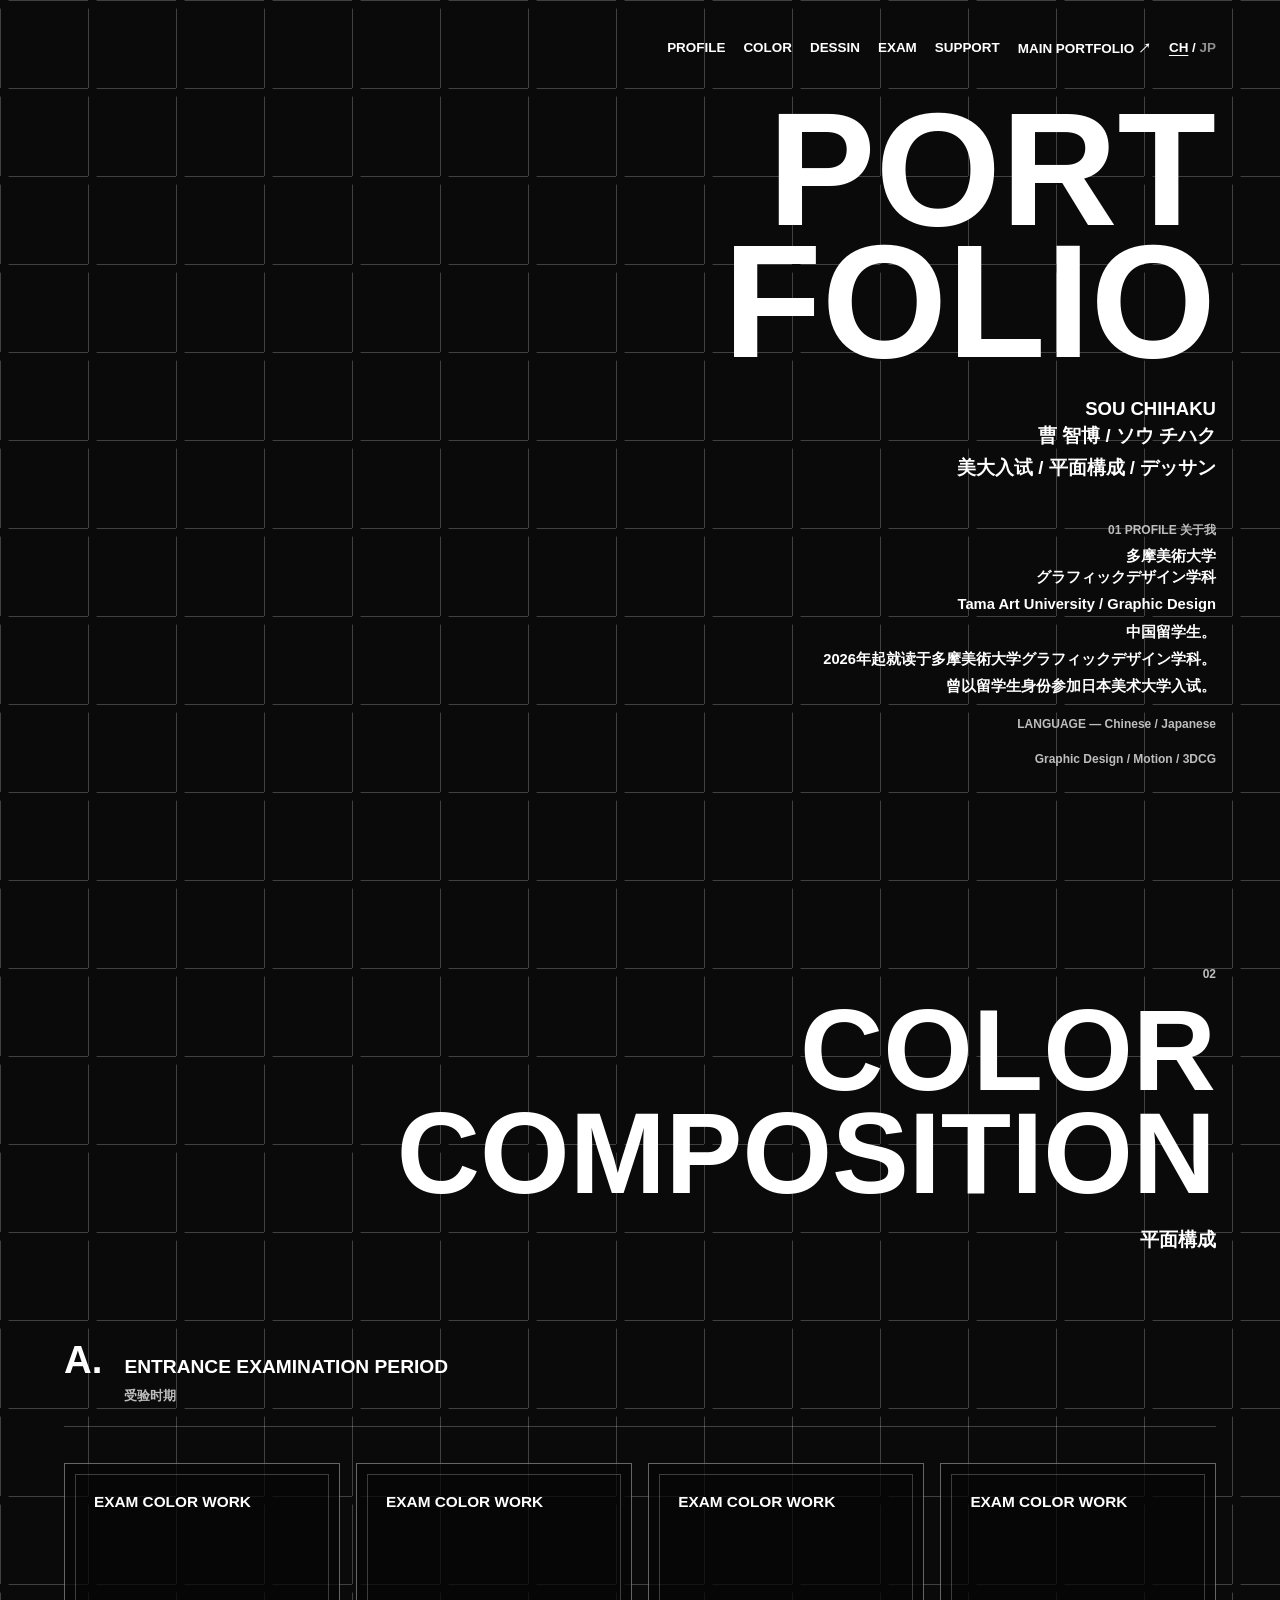
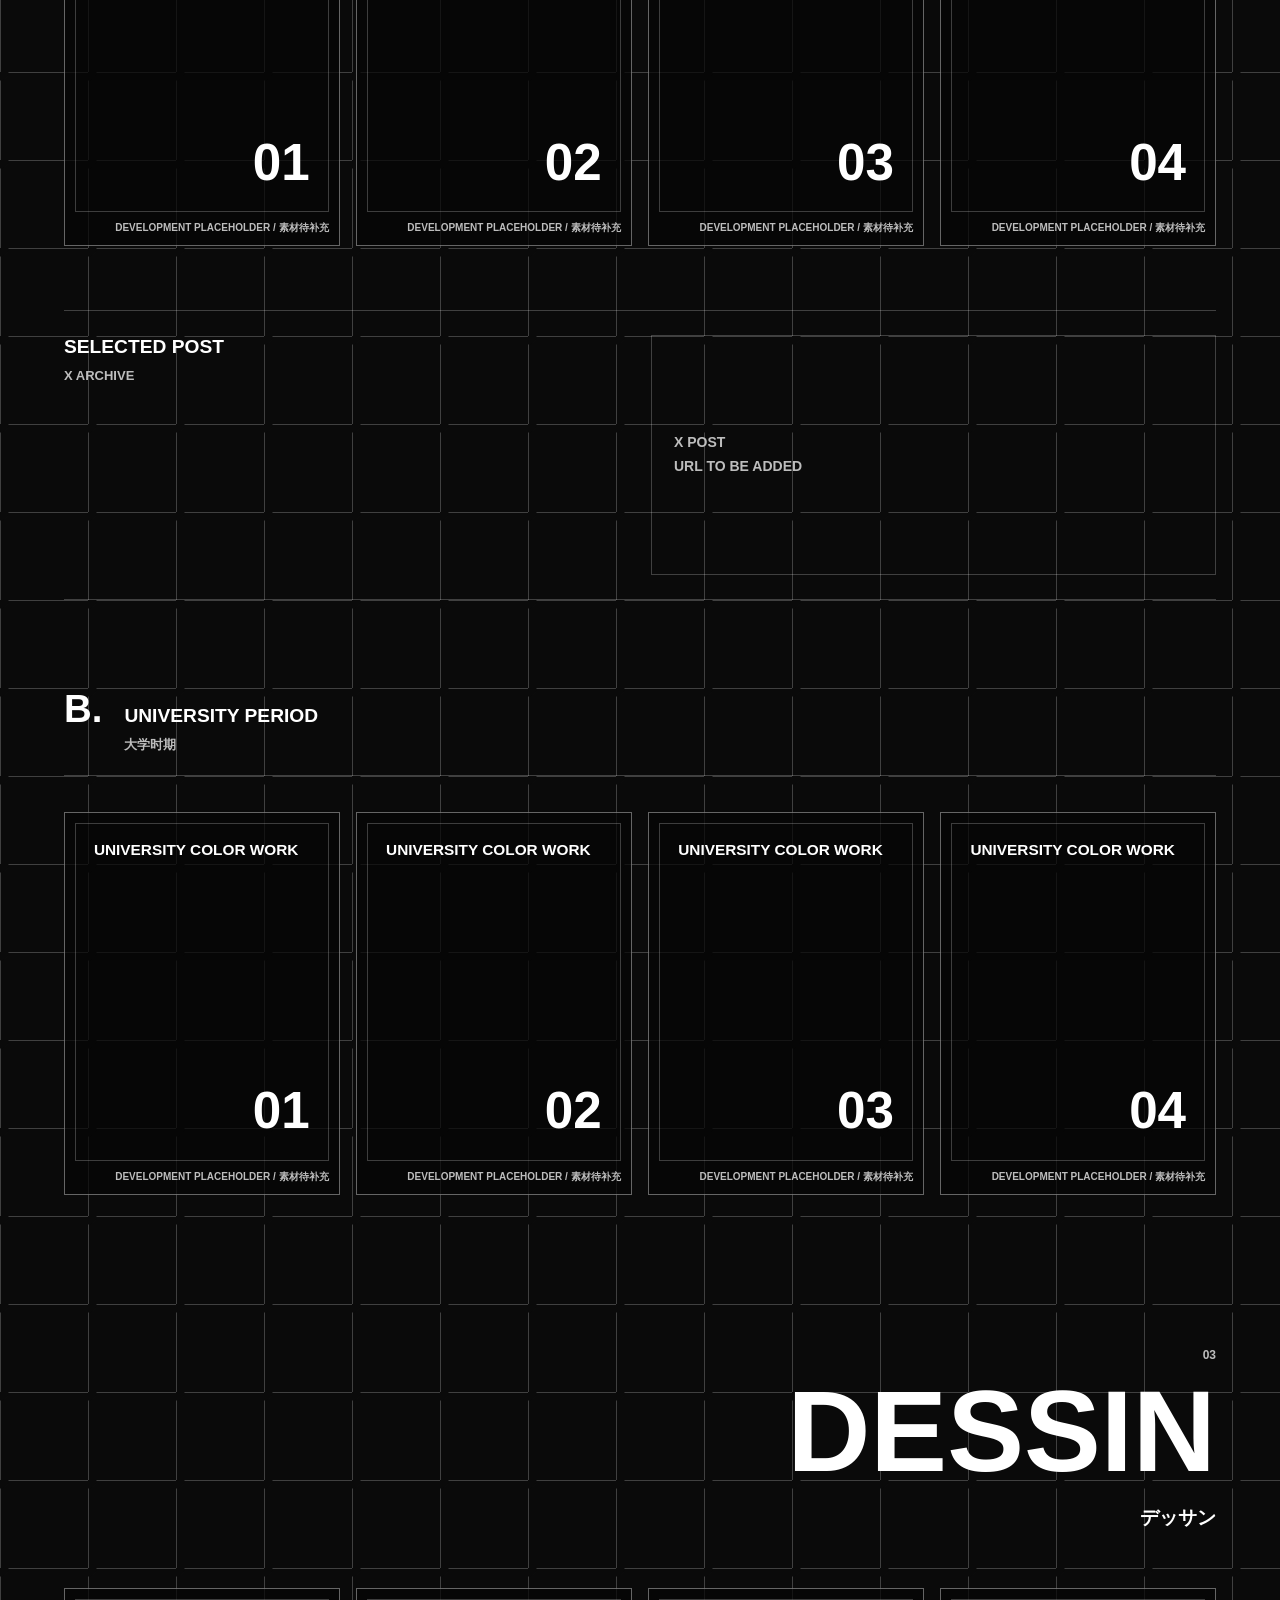
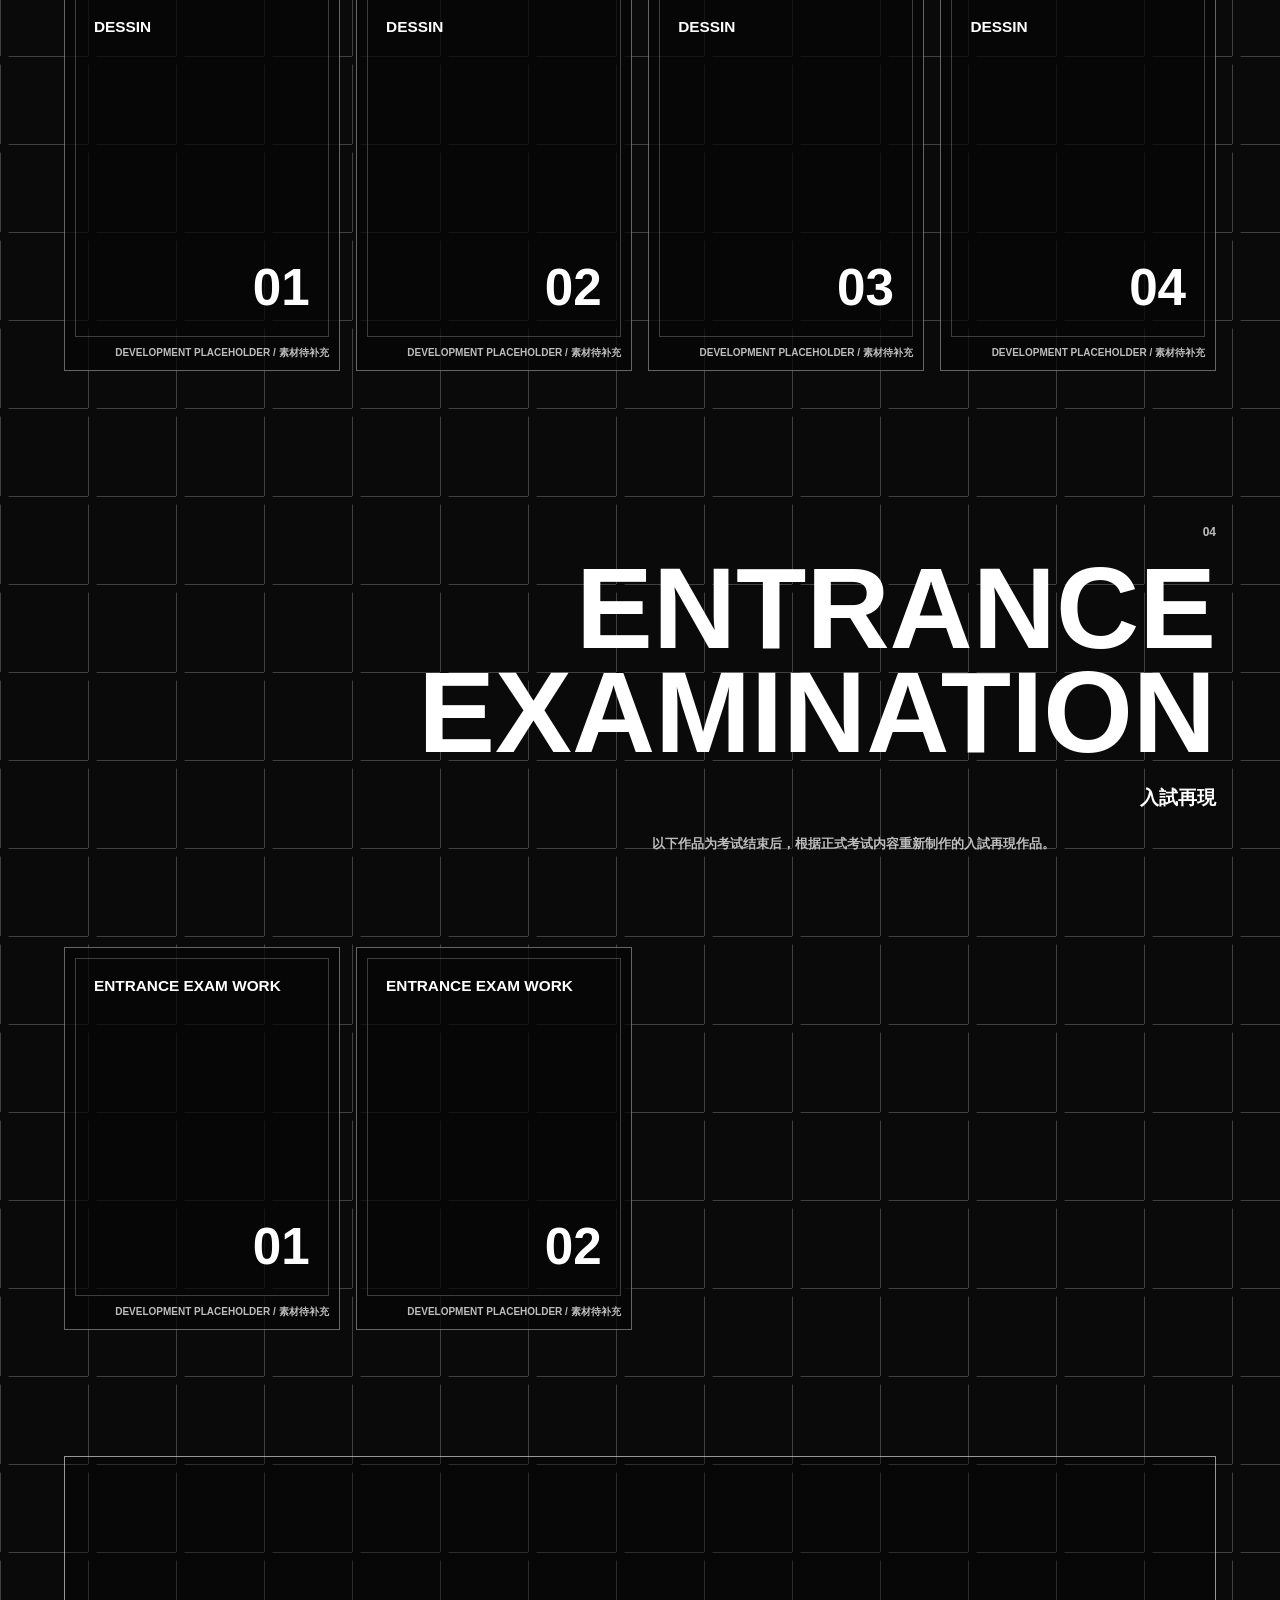
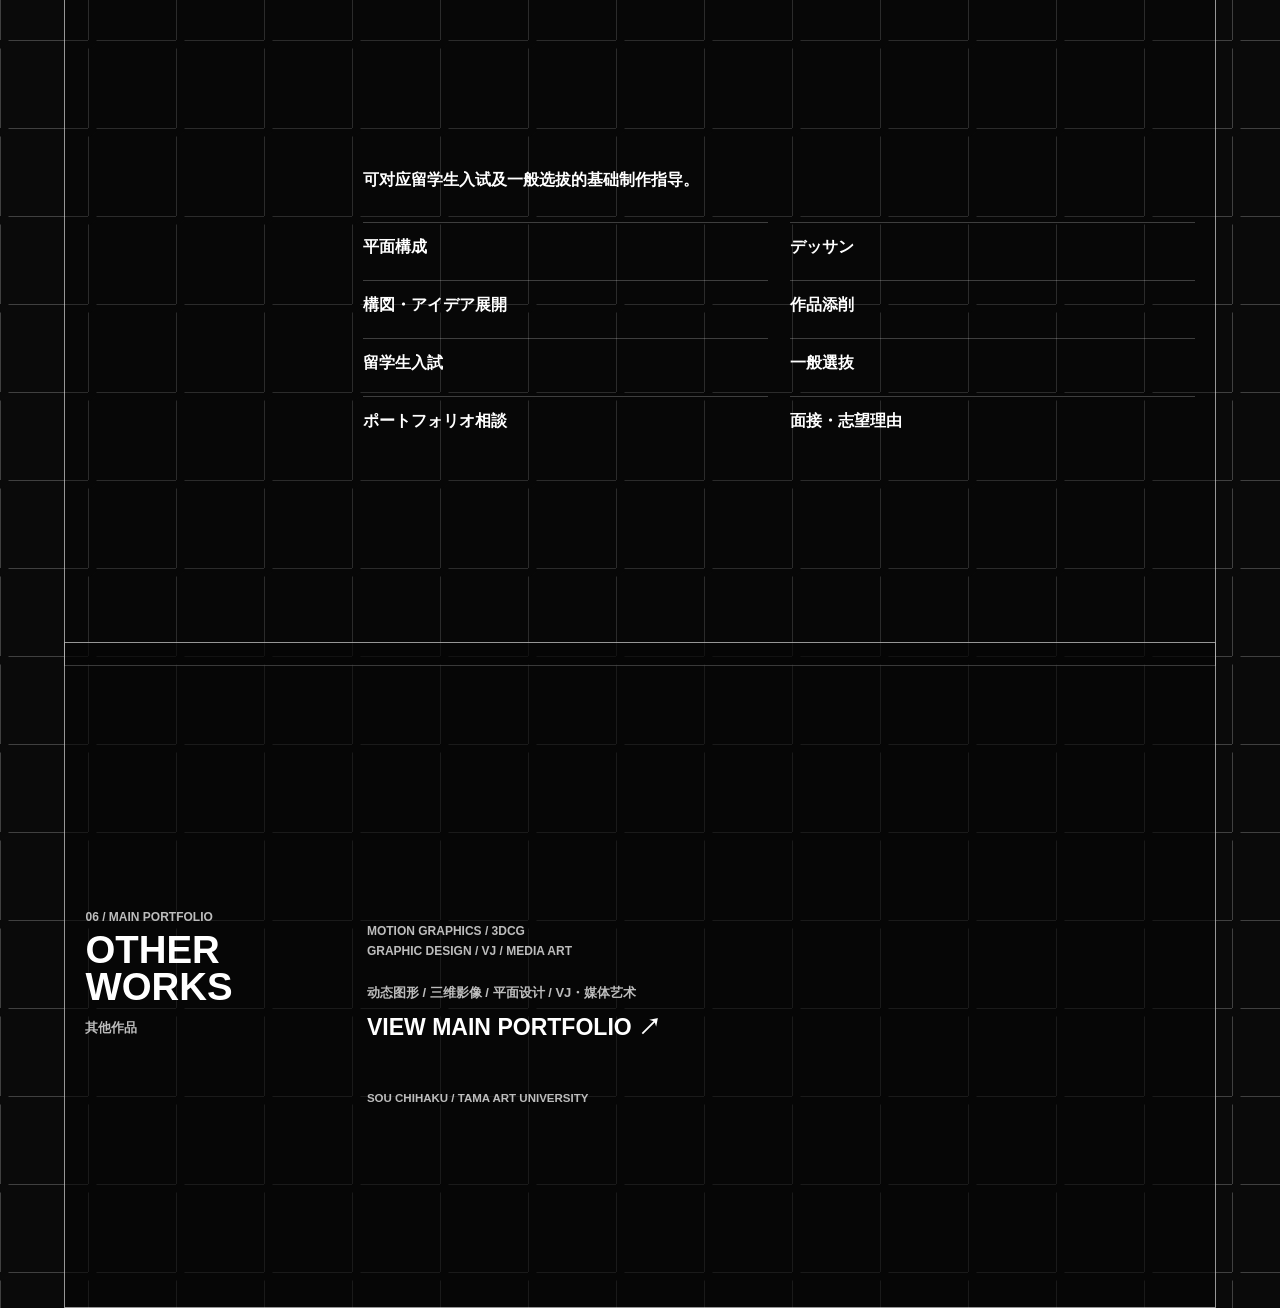
==== ch/index.html @ 3f28996b "Split exam portfolio into Chinese and Japanese language pages" ====
<!doctype html>
<html lang="zh-CN">
<head>
  <meta charset="utf-8">
  <meta name="viewport" content="width=device-width, initial-scale=1">
  <title>SOU CHIHAKU | 美大入试作品集</title>
  <meta name="description" content="多摩美術大学グラフィックデザイン学科在读。平面構成、デッサン、入試再現作品与可指导内容。">
  <link rel="icon" href="/favicon.svg" type="image/svg+xml">
  <link rel="stylesheet" href="/styles.css">
  <link rel="stylesheet" href="/exam.css">
  <script src="/works.js" defer></script>
  <script src="/language.js" defer></script>
  <script src="/exam.js" defer></script>
  <link rel="alternate" hreflang="zh-CN" href="https://exam.souchihaku.works/ch/">
  <link rel="alternate" hreflang="ja" href="https://exam.souchihaku.works/jp/">
  <link rel="alternate" hreflang="x-default" href="https://exam.souchihaku.works/ch/">
</head>
<body>
<a class="skip-link back-link" href="#profile">跳至正文</a>
<main class="poster" id="top" aria-label="SOU CHIHAKU 美大入试作品集">
  <div class="grid-field" aria-hidden="true"></div>
  <header class="site-header">
    <nav class="nav" aria-label="作品集导航">
      <a href="#profile">PROFILE</a><a href="#color">COLOR</a><a href="#dessin">DESSIN</a><a href="#exam">EXAM</a><a href="#support">SUPPORT</a><a href="https://souchihaku.works" target="_blank" rel="noopener">MAIN PORTFOLIO ↗</a>
      <span class="language-switch" role="group" aria-label="语言切换"><a href="/ch/" data-language="ch" lang="zh-CN" aria-current="page">CH</a><span aria-hidden="true"> / </span><a href="/jp/" data-language="jp" lang="ja">JP</a></span>
    </nav>
  </header>
  <section class="intro" id="profile" aria-label="01 PROFILE 关于我">
    <h1>PORT<br>FOLIO</h1>
    <div class="hero-name"><p>SOU CHIHAKU</p><p>曹 智博 / ソウ チハク</p></div>
    <p class="hero-role"><span>美大入试 / 平面構成 / デッサン</span></p>
    <div class="profile-lines">
      <p class="profile-label">01 PROFILE 关于我</p>
      <p lang="ja">多摩美術大学<br>グラフィックデザイン学科</p>
      <p lang="en">Tama Art University / Graphic Design</p>
      <p>中国留学生。</p>
      <p>2026年起就读于多摩美術大学グラフィックデザイン学科。</p>
      <p>曾以留学生身份参加日本美术大学入试。</p>
      <p class="profile-label">LANGUAGE — Chinese / Japanese</p>
      <p class="profile-label">Graphic Design / Motion / 3DCG</p>
    </div>
  </section>
  <section class="project-detail category-page exam-section" id="color" aria-labelledby="color-title">
    <header class="section-heading"><span class="section-number">02</span><h2 id="color-title">COLOR<br>COMPOSITION</h2><p>平面構成</p></header>
    <section class="work-group" aria-labelledby="exam-color-title">
      <header class="period-heading"><span>A.</span><div><h3 id="exam-color-title">ENTRANCE EXAMINATION PERIOD</h3><p>受验时期</p></div></header>
      <div class="dessin-gallery" data-works="examColor" aria-label="受验时期的平面構成"></div>
      <aside class="x-archive" aria-labelledby="x-title">
        <div class="x-heading"><h3 id="x-title">SELECTED POST</h3><p>X ARCHIVE</p></div>
        <div class="x-content"><div id="x-embed"></div><p class="x-status" id="x-status" role="status">X POST<br>URL TO BE ADDED</p><a id="x-fallback" class="back-link" target="_blank" rel="noopener" hidden>View on X ↗</a></div>
      </aside>
    </section>
    <section class="work-group" aria-labelledby="university-color-title">
      <header class="period-heading"><span>B.</span><div><h3 id="university-color-title">UNIVERSITY PERIOD</h3><p>大学时期</p></div></header>
      <div class="dessin-gallery" data-works="universityColor" aria-label="大学时期的平面構成"></div>
    </section>
  </section>
  <section class="project-detail category-page exam-section" id="dessin" aria-labelledby="dessin-title">
    <header class="section-heading"><span class="section-number">03</span><h2 id="dessin-title">DESSIN</h2><p>デッサン</p></header>
    <div class="dessin-gallery" data-works="dessin" aria-label="デッサン作品"></div>
  </section>
  <section class="project-detail category-page exam-section" id="exam" aria-labelledby="exam-title">
    <header class="section-heading"><span class="section-number">04</span><h2 id="exam-title">ENTRANCE<br>EXAMINATION</h2><p>入試再現</p></header>
    <div class="category-description"><p>以下作品为考试结束后，根据正式考试内容重新制作的入試再現作品。</p></div>
    <div class="dessin-gallery" data-works="entranceExam" aria-label="入試再現作品"></div>
  </section>
  <section class="about-section support-section" id="support" aria-labelledby="support-title">
    <div class="about-heading"><span>05</span><h2 id="support-title">SUPPORT</h2><p>可指导内容</p></div>
    <div class="about-copy support-copy">
      <div class="support-intro"><p>可对应留学生入试及一般选拔的基础制作指导。</p></div>
      <dl class="support-list">
        <div><dt lang="ja">平面構成</dt></div>
        <div><dt lang="ja">デッサン</dt></div>
        <div><dt lang="ja">構図・アイデア展開</dt></div>
        <div><dt lang="ja">作品添削</dt></div>
        <div><dt lang="ja">留学生入試</dt></div>
        <div><dt lang="ja">一般選抜</dt></div>
        <div><dt lang="ja">ポートフォリオ相談</dt></div>
        <div><dt lang="ja">面接・志望理由</dt></div>
      </dl>
    </div>
  </section>
  <footer class="footer" id="other-works" aria-labelledby="other-title">
    <div class="contact-title"><span>06 / MAIN PORTFOLIO</span><h2 id="other-title">OTHER<br>WORKS</h2><p>其他作品</p></div>
    <div class="contact-main other-main"><div class="contact-block"><span>Motion Graphics / 3DCG<br>Graphic Design / VJ / Media Art</span><p>动态图形 / 三维影像 / 平面设计 / VJ・媒体艺术</p><a href="https://souchihaku.works" target="_blank" rel="noopener">VIEW MAIN PORTFOLIO ↗</a></div></div>
    <p class="contact-school">SOU CHIHAKU / TAMA ART UNIVERSITY</p>
  </footer>
  <noscript><p class="no-script">作品列表与图片预览需要 JavaScript。目前作品素材及 X Post URL 待补充。</p></noscript>
</main>
<div class="image-preview" role="dialog" aria-modal="true" aria-label="作品预览" aria-hidden="true" inert>
  <button class="preview-close" type="button" aria-label="关闭预览">BACK</button><img alt=""><p></p>
</div>
</body>
</html>
---- styles.css ----
:root {
  --paper: #050505;
  --ink: #ffffff;
  --muted: #bdbdbd;
  --signal: #ffffff;
  --signal-soft: #ffffff;
  --rule: rgba(255, 255, 255, 0.22);
  --gap-dot: var(--paper);
  --cell: clamp(42px, 7vw, 88px);
  --line: 1px;
  --dot: clamp(11px, 1.25vw, 18px);
  --blur-progress: 0;
  --about-progress: 0;
  --note-progress: 0;
  font-family:
    Helvetica Neue,
    Helvetica,
    Arial,
    Hiragino Kaku Gothic ProN,
    Yu Gothic,
    Meiryo,
    sans-serif;
}

* {
  box-sizing: border-box;
}

html {
  min-height: 100%;
  background: var(--paper);
  scroll-behavior: smooth;
}

body {
  min-height: 100vh;
  margin: 0;
  color: var(--ink);
  background: var(--paper);
}

a {
  color: inherit;
  text-decoration: none;
}

.poster {
  position: relative;
  min-height: 100vh;
  overflow-x: hidden;
  overflow-y: visible;
  isolation: isolate;
  display: grid;
  grid-template-columns: minmax(22px, 5vw) repeat(12, 1fr) minmax(22px, 5vw);
  grid-template-rows: auto auto auto auto;
  gap: 0;
}

.grid-field {
  position: absolute;
  inset: 0;
  z-index: -1;
  background-color: var(--paper);
  background-image:
    radial-gradient(circle at 0 0, var(--gap-dot) 0 calc(var(--dot) / 2), transparent calc(var(--dot) / 2 + 1px)),
    linear-gradient(to right, var(--rule) 0 var(--line), transparent var(--line) var(--cell)),
    linear-gradient(to bottom, var(--rule) 0 var(--line), transparent var(--line) var(--cell));
  background-size: var(--cell) var(--cell), var(--cell) var(--cell), var(--cell) var(--cell);
  background-position: 0 0;
}

.grid-field::before {
  content: "";
  position: absolute;
  inset: 0;
  background: rgba(255, 255, 255, 0.02);
  pointer-events: none;
}

.site-header,
.intro,
.about-section,
.section-index,
.portfolio-note,
.footer {
  grid-column: 2 / 14;
}

.site-header {
  position: relative;
  z-index: 2;
  display: grid;
  grid-template-columns: repeat(12, 1fr);
  align-items: start;
  padding-top: clamp(18px, 3vw, 34px);
}

.nav {
  grid-column: 7 / 13;
  display: flex;
  justify-content: flex-end;
  gap: 18px;
  padding-top: 6px;
  text-align: right;
  font-size: clamp(12px, 1.05vw, 15px);
  font-weight: 700;
  text-transform: uppercase;
}

.nav a {
  position: relative;
  display: inline-block;
  color: var(--signal);
  transition:
    opacity 170ms ease,
    transform 170ms ease;
}

.nav a:hover,
.nav a:focus-visible {
  color: var(--ink);
  opacity: 0.72;
  transform: translateY(-3px);
  outline: none;
}

.intro {
  min-height: calc(100vh - clamp(66px, 8vw, 96px));
  display: grid;
  grid-template-columns: repeat(12, 1fr);
  grid-template-rows: 1fr auto auto auto auto 1fr;
  align-items: end;
  text-align: right;
  padding: clamp(24px, 5vh, 62px) 0 clamp(92px, 16vh, 172px);
}

h1 {
  grid-column: 4 / 13;
  grid-row: 2;
  margin: 0;
  font-size: clamp(66px, 12.6vw, 184px);
  line-height: 0.82;
  font-weight: 900;
  letter-spacing: 0;
  text-transform: uppercase;
  text-wrap: balance;
  color: var(--ink);
}

.profile-lines {
  grid-column: 7 / 13;
  grid-row: 5;
  align-self: end;
  margin-top: clamp(18px, 3.2vh, 46px);
  margin-bottom: 0;
  padding: 0;
  background: transparent;
}

.hero-name {
  grid-column: 7 / 13;
  grid-row: 3;
  align-self: end;
  margin-top: clamp(18px, 3vh, 34px);
  padding: 0;
  background: transparent;
}

.hero-role {
  grid-column: 7 / 13;
  grid-row: 4;
  align-self: end;
  margin: 8px 0 0;
  padding: 0;
  font-size: clamp(15px, 1.45vw, 22px);
  font-weight: 800;
  line-height: 1.15;
}

.hero-name p,
.profile-lines p {
  margin: 0;
  padding: 3px 0;
  font-size: clamp(15px, 1.45vw, 22px);
  font-weight: 800;
  line-height: 1.15;
}

.about-section {
  position: relative;
  z-index: 2;
  display: grid;
  grid-template-columns: repeat(12, 1fr);
  align-content: center;
  min-height: 100vh;
  padding: clamp(78px, 8vw, 124px) clamp(10px, 1.6vw, 22px) clamp(22px, 2vw, 34px);
  border: 1px solid rgba(255, 255, 255, 0.58);
  background: rgba(5, 5, 5, calc(0.34 + (0.34 * var(--about-progress))));
  backdrop-filter: blur(calc(0px + (36px * var(--about-progress))));
  -webkit-backdrop-filter: blur(calc(0px + (36px * var(--about-progress))));
  text-align: left;
  transform: translateY(calc(24px * (1 - var(--about-progress))));
}

.about-heading {
  position: absolute;
  left: clamp(10px, 1.6vw, 22px);
  top: clamp(14px, 1.6vw, 22px);
  z-index: 3;
  max-width: min(28vw, 190px);
  text-align: left;
  opacity: var(--about-progress);
  transform: translateX(calc(-58px + (58px * var(--about-progress))));
  transition:
    opacity 120ms linear,
    transform 120ms linear;
  pointer-events: none;
}

.about-heading span {
  display: block;
  margin-bottom: 5px;
  color: var(--muted);
  font-size: 12px;
  font-weight: 900;
  text-transform: uppercase;
}

.about-heading strong {
  display: block;
  color: var(--ink);
  font-size: clamp(26px, 3vw, 48px);
  line-height: 0.94;
  font-weight: 900;
  text-transform: uppercase;
}

.about-copy {
  grid-column: 2 / 10;
  display: grid;
  justify-items: start;
  gap: clamp(10px, 1.1vw, 16px);
  text-align: left;
  opacity: calc(0.38 + (0.62 * var(--about-progress)));
  transform: translateY(calc(22px * (1 - var(--about-progress))));
}

.about-copy p {
  margin: 0;
  color: var(--ink);
  font-size: clamp(14px, 1.25vw, 19px);
  font-weight: 800;
  line-height: 1.48;
  text-align: left;
}

.section-index {
  display: grid;
  grid-template-columns: repeat(5, minmax(0, 1fr));
  gap: clamp(8px, 1.1vw, 14px);
  position: relative;
  z-index: 1;
  margin-top: 0;
  padding: clamp(78px, 8vw, 124px) clamp(10px, 1.6vw, 22px) clamp(22px, 2vw, 34px);
  border: 1px solid rgba(255, 255, 255, 0.58);
  background: transparent;
  text-align: right;
  transform: translateY(calc(24px * (1 - var(--blur-progress))));
  box-shadow: none;
  min-height: 100vh;
  align-content: center;
}

.section-index::before {
  content: none;
  pointer-events: none;
}

.section-index::after {
  content: "";
  position: absolute;
  inset: 0;
  z-index: 1;
  background: rgba(5, 5, 5, calc(0.42 + (0.54 * var(--blur-progress))));
  backdrop-filter: blur(calc(0px + (118px * var(--blur-progress)))) brightness(calc(1 + (0.72 * var(--blur-progress))));
  -webkit-backdrop-filter: blur(calc(0px + (118px * var(--blur-progress)))) brightness(calc(1 + (0.72 * var(--blur-progress))));
  pointer-events: none;
}

.scroll-note {
  position: absolute;
  left: clamp(10px, 1.6vw, 22px);
  top: clamp(14px, 1.6vw, 22px);
  z-index: 3;
  max-width: min(42vw, 360px);
  text-align: left;
  opacity: var(--blur-progress);
  transform: translateX(calc(-58px + (58px * var(--blur-progress))));
  transition:
    opacity 120ms linear,
    transform 120ms linear;
  pointer-events: none;
}

.scroll-note strong {
  display: block;
  color: var(--ink);
  font-size: clamp(26px, 3vw, 48px);
  line-height: 0.94;
  font-weight: 900;
  text-transform: uppercase;
}

.work-card {
  position: relative;
  z-index: 3;
  aspect-ratio: 4 / 5;
  min-width: 0;
  display: grid;
  grid-template-rows: minmax(0, 72%) minmax(0, 28%);
  border: 1px solid rgba(255, 255, 255, 0.86);
  background: rgba(5, 5, 5, 0.74);
  overflow: hidden;
  cursor: pointer;
  transition:
    background 180ms ease,
    border-color 180ms ease,
    transform 180ms ease;
}

.work-card .image-slot {
  margin: 6px;
  min-height: 0;
}

.work-card .work-copy {
  min-height: 0;
  overflow: hidden;
}

.work-card:hover,
.work-card:focus-visible {
  border-color: #ffffff;
  background: rgba(255, 255, 255, 0.08);
  transform: translateY(-6px);
  outline: none;
}

.image-slot {
  position: relative;
  margin: clamp(7px, 0.9vw, 12px);
  border: 1px solid rgba(255, 255, 255, 0.62);
  background:
    linear-gradient(135deg, transparent calc(50% - 1px), rgba(255, 255, 255, 0.56) calc(50% - 1px) calc(50% + 1px), transparent calc(50% + 1px)),
    linear-gradient(45deg, transparent calc(50% - 1px), rgba(255, 255, 255, 0.56) calc(50% - 1px) calc(50% + 1px), transparent calc(50% + 1px)),
    rgba(255, 255, 255, 0.08);
  overflow: hidden;
  transition:
    border-color 180ms ease,
    background 180ms ease;
}

.image-slot img {
  position: absolute;
  inset: 0;
  width: 100%;
  height: 100%;
  object-fit: cover;
  filter: none;
  opacity: 0.82;
  transition:
    opacity 180ms ease,
    transform 220ms ease,
    filter 180ms ease;
}

.image-slot video {
  position: absolute;
  inset: 0;
  width: 100%;
  height: 100%;
  object-fit: cover;
  opacity: 0.86;
  transition:
    opacity 180ms ease,
    transform 220ms ease;
}

.video-fallback {
  position: absolute;
  inset: 0;
  z-index: 2;
  display: grid;
  place-items: center;
  padding: 16px;
  color: var(--muted);
  background: #050505;
  font-size: 11px;
  font-weight: 800;
  text-align: center;
  text-transform: uppercase;
}

.video-fallback[hidden] {
  display: none;
}

.deferred-video {
  position: relative;
}

.video-load-button {
  position: absolute;
  z-index: 3;
  top: 50%;
  left: 50%;
  min-width: 88px;
  min-height: 44px;
  padding: 10px 18px;
  border: 1px solid rgba(255, 255, 255, 0.82);
  border-radius: 0;
  color: var(--ink);
  background: rgba(5, 5, 5, 0.78);
  font: inherit;
  font-size: 12px;
  font-weight: 900;
  letter-spacing: 0;
  cursor: pointer;
  transform: translate(-50%, -50%);
  transition: background 160ms ease, color 160ms ease;
}

.video-load-button:hover,
.video-load-button:focus-visible {
  color: #050505;
  background: var(--ink);
  outline: none;
}

.video-load-button[hidden] {
  display: none;
}

.image-slot::before,
.image-slot::after {
  content: "";
  position: absolute;
  inset: 0;
  opacity: 0;
  transition:
    opacity 180ms ease,
    transform 240ms ease;
}

.image-slot::before {
  background:
    repeating-linear-gradient(90deg, rgba(255, 255, 255, 0.16) 0 1px, transparent 1px 12px),
    linear-gradient(135deg, rgba(255, 255, 255, 0.24), transparent 48%);
  transform: translateX(-22%);
}

.image-slot::after {
  inset: auto 9px 9px auto;
  width: 34px;
  height: 34px;
  border: 1px solid rgba(255, 255, 255, 0.9);
  background: rgba(255, 255, 255, 0.16);
  transform: scale(0.72);
}

.work-card:hover .image-slot,
.work-card:focus-visible .image-slot {
  border-color: #ffffff;
}

.work-card:hover .image-slot img,
.work-card:focus-visible .image-slot img,
.work-card:hover .image-slot video,
.work-card:focus-visible .image-slot video {
  opacity: 1;
  transform: scale(1.06);
  filter: none;
}

.work-card:hover .image-slot::before,
.work-card:focus-visible .image-slot::before,
.work-card:hover .image-slot::after,
.work-card:focus-visible .image-slot::after {
  opacity: 1;
  transform: translateX(0) scale(1);
}

.preview-dessin::before {
  background:
    repeating-linear-gradient(18deg, rgba(255, 255, 255, 0.2) 0 1px, transparent 1px 14px),
    radial-gradient(circle at 36% 42%, rgba(255, 255, 255, 0.24), transparent 26%);
}

.preview-dessin img {
  object-position: center top;
}

.preview-graphic img {
  object-fit: contain;
  object-position: center center;
  background: #050505;
}

.preview-media img {
  object-fit: cover;
  object-position: center center;
  background: #050505;
}

.preview-graphic::before {
  background:
    linear-gradient(90deg, rgba(255, 255, 255, 0.28) 0 28%, transparent 28% 34%, rgba(255, 255, 255, 0.18) 34% 62%, transparent 62%),
    repeating-linear-gradient(0deg, transparent 0 15px, rgba(255, 255, 255, 0.12) 15px 16px);
}

.preview-media::before {
  background:
    radial-gradient(circle at 30% 44%, rgba(255, 255, 255, 0.28), transparent 18%),
    radial-gradient(circle at 66% 52%, rgba(255, 255, 255, 0.2), transparent 22%),
    linear-gradient(135deg, transparent, rgba(255, 255, 255, 0.16));
}

.preview-motion::before {
  background:
    repeating-linear-gradient(90deg, rgba(255, 255, 255, 0.2) 0 18px, transparent 18px 28px),
    linear-gradient(135deg, rgba(255, 255, 255, 0.2), transparent 52%);
}

.preview-3dcg::before {
  background:
    repeating-linear-gradient(60deg, rgba(255, 255, 255, 0.18) 0 1px, transparent 1px 13px),
    linear-gradient(135deg, rgba(255, 255, 255, 0.24), transparent 48%),
    radial-gradient(circle at 64% 38%, rgba(255, 255, 255, 0.2), transparent 22%);
}

.preview-3dcg img {
  object-fit: cover;
  object-position: center 38%;
}

.preview-university::before {
  background:
    linear-gradient(90deg, transparent 0 18%, rgba(255, 255, 255, 0.22) 18% 19%, transparent 19% 44%, rgba(255, 255, 255, 0.16) 44% 45%, transparent 45%),
    linear-gradient(0deg, transparent 0 30%, rgba(255, 255, 255, 0.24) 30% 31%, transparent 31%);
}

.work-copy {
  min-height: clamp(56px, 5.3vw, 74px);
  display: grid;
  grid-template-rows: auto auto minmax(2.24em, auto);
  align-content: end;
  justify-items: end;
  padding: clamp(8px, 0.9vw, 12px);
  text-align: right;
}

.work-copy span {
  color: var(--signal);
  font-size: clamp(11px, 0.9vw, 13px);
  font-weight: 900;
  transition: transform 180ms ease;
}

.work-card:hover .work-copy span,
.work-card:focus-visible .work-copy span {
  transform: translateX(-8px);
}

.work-copy h3 {
  margin: 3px 0 0;
  color: var(--ink);
  font-size: clamp(14px, 1.18vw, 19px);
  line-height: 0.95;
  font-weight: 900;
  text-transform: uppercase;
  transition:
    opacity 180ms ease,
    transform 180ms ease;
}

.work-copy p {
  display: -webkit-box;
  margin: 5px 0 0;
  min-height: 2.24em;
  overflow: hidden;
  color: var(--signal-soft);
  font-size: clamp(9px, 0.78vw, 12px);
  line-height: 1.12;
  font-weight: 800;
  text-transform: uppercase;
  -webkit-box-orient: vertical;
  -webkit-line-clamp: 2;
  transition:
    color 180ms ease,
    opacity 180ms ease,
    transform 180ms ease;
}

.work-card:hover .work-copy h3,
.work-card:focus-visible .work-copy h3 {
  opacity: 0.86;
  transform: translateX(-8px);
}

.work-card:hover .work-copy p,
.work-card:focus-visible .work-copy p {
  color: var(--ink);
  opacity: 0.72;
  transform: translateX(-8px);
}

.portfolio-note {
  position: relative;
  z-index: 2;
  display: grid;
  grid-template-columns: repeat(12, 1fr);
  align-content: start;
  min-height: clamp(390px, 52vh, 560px);
  padding: clamp(104px, 10vw, 142px) clamp(10px, 1.6vw, 22px) clamp(48px, 5vw, 72px);
  border: 1px solid rgba(255, 255, 255, 0.58);
  background: rgba(5, 5, 5, calc(0.38 + (0.3 * var(--note-progress))));
  backdrop-filter: blur(calc(0px + (32px * var(--note-progress))));
  -webkit-backdrop-filter: blur(calc(0px + (32px * var(--note-progress))));
  text-align: left;
}

.portfolio-note-heading {
  position: absolute;
  left: clamp(10px, 1.6vw, 22px);
  top: clamp(14px, 1.6vw, 22px);
  z-index: 3;
  max-width: min(42vw, 360px);
  text-align: left;
  opacity: var(--note-progress);
  transform: translateX(calc(-54px + (54px * var(--note-progress))));
  pointer-events: none;
}

.portfolio-note-heading span {
  display: block;
  margin-bottom: 5px;
  color: var(--muted);
  font-size: 12px;
  font-weight: 900;
  text-transform: uppercase;
}

.portfolio-note-heading h2 {
  margin: 0;
  color: var(--ink);
  font-size: clamp(26px, 3vw, 48px);
  line-height: 0.94;
  font-weight: 900;
  text-transform: uppercase;
}

.portfolio-note-copy {
  grid-column: 2 / 10;
  display: grid;
  gap: clamp(18px, 2vw, 28px);
  align-self: start;
  padding-top: clamp(18px, 2.2vw, 34px);
  opacity: calc(0.28 + (0.72 * var(--note-progress)));
  transform: translateY(calc(24px * (1 - var(--note-progress))));
}

.portfolio-note-copy p {
  margin: 0;
  color: var(--ink);
  font-size: clamp(16px, 1.55vw, 23px);
  line-height: 1.62;
  font-weight: 800;
}

.footer {
  position: relative;
  z-index: 2;
  min-height: clamp(560px, 74vh, 760px);
  display: grid;
  grid-template-columns: repeat(12, 1fr);
  gap: clamp(10px, 1.3vw, 18px);
  align-content: center;
  padding: clamp(70px, 7vw, 104px) clamp(10px, 1.6vw, 22px) clamp(22px, 2vw, 34px);
  border: 1px solid rgba(255, 255, 255, 0.58);
  background: rgba(5, 5, 5, 0.64);
  text-align: left;
  color: var(--signal);
  font-size: 13px;
  font-weight: 800;
}

.contact-title {
  grid-column: 1 / 4;
  align-self: start;
}

.contact-title span,
.contact-block span {
  display: block;
  margin-bottom: 8px;
  color: var(--muted);
  font-size: 12px;
  font-weight: 900;
  text-transform: uppercase;
}

.contact-title strong {
  display: block;
  color: var(--ink);
  font-size: clamp(26px, 3vw, 48px);
  line-height: 0.94;
  font-weight: 900;
  text-transform: uppercase;
}

.contact-main {
  grid-column: 4 / 13;
  display: grid;
  grid-template-columns: repeat(2, minmax(0, 1fr));
  gap: clamp(26px, 3vw, 46px);
  align-self: center;
}

.contact-block {
  display: grid;
  justify-items: start;
  gap: clamp(10px, 1vw, 14px);
}

.contact-entry {
  display: grid;
  gap: 4px;
}

.contact-entry small {
  color: var(--muted);
  font-size: 10px;
  font-weight: 900;
  text-transform: uppercase;
}

.contact-block a {
  color: var(--ink);
  font-size: clamp(16px, 1.8vw, 28px);
  font-weight: 900;
  line-height: 1.08;
  text-decoration: none;
  transition:
    opacity 170ms ease,
    transform 170ms ease;
}

.contact-block a[href^="mailto:"] {
  text-transform: lowercase;
}

.contact-block a:hover,
.contact-block a:focus-visible {
  opacity: 0.72;
  transform: translateX(8px);
  outline: none;
}

.sns-block a {
  display: grid;
  grid-template-columns: clamp(42px, 4.2vw, 60px) 1fr;
  gap: clamp(12px, 1.2vw, 18px);
  align-items: center;
}

.sns-block strong,
.sns-block em {
  font-style: normal;
}

.sns-block strong {
  display: grid;
  place-items: center;
  aspect-ratio: 1 / 1;
  border: 1px solid rgba(255, 255, 255, 0.72);
  color: var(--paper);
  background: var(--ink);
  font-size: clamp(14px, 1.25vw, 18px);
  font-weight: 900;
  line-height: 1;
}

.sns-block em {
  color: var(--ink);
  font-size: clamp(16px, 1.8vw, 28px);
  font-weight: 900;
}

.contact-school {
  grid-column: 4 / 13;
  align-self: end;
  margin: clamp(18px, 2vw, 28px) 0 0;
  color: var(--muted);
  font-size: clamp(10px, 0.9vw, 13px);
  font-weight: 900;
  text-transform: uppercase;
}

.project-page {
  min-height: 100vh;
  display: grid;
  grid-template-columns: minmax(22px, 5vw) repeat(12, 1fr) minmax(22px, 5vw);
  position: relative;
  overflow: hidden;
  isolation: isolate;
}

.project-detail {
  grid-column: 2 / 14;
  min-height: 100vh;
  display: grid;
  grid-template-columns: repeat(12, 1fr);
  align-content: center;
  gap: 22px;
  text-align: right;
  padding: clamp(34px, 5vw, 72px) 0;
}

.back-link {
  grid-column: 1 / 13;
  justify-self: end;
  min-width: 86px;
  min-height: 38px;
  display: inline-grid;
  place-items: center;
  border: 1px solid rgba(255, 255, 255, 0.86);
  color: var(--ink);
  background: rgba(5, 5, 5, 0.82);
  font-size: 14px;
  font-weight: 900;
  text-transform: uppercase;
  transition:
    background 160ms ease,
    color 160ms ease;
}

.back-link:hover,
.back-link:focus-visible {
  background: var(--ink);
  color: var(--paper);
  outline: none;
}

.project-detail h1 {
  grid-column: 4 / 13;
  margin: 0;
  font-size: clamp(54px, 11vw, 164px);
  line-height: 0.86;
}

.project-detail p {
  grid-column: 7 / 13;
  margin: 0;
  color: var(--ink);
  font-size: clamp(16px, 1.5vw, 24px);
  font-weight: 800;
  line-height: 1.22;
}

.project-detail .project-note {
  margin-bottom: -12px;
  font-size: clamp(14px, 1.2vw, 18px);
}

.category-page {
  align-content: start;
  gap: clamp(16px, 1.8vw, 24px);
  padding-top: clamp(28px, 4vw, 58px);
}

.category-page > .back-link {
  margin-bottom: clamp(8px, 1.2vw, 18px);
}

.category-page > h1 {
  font-size: clamp(44px, 9vw, 132px);
  line-height: 0.9;
}

.category-page > p {
  margin-bottom: clamp(10px, 1.6vw, 24px);
}

.category-description {
  grid-column: 7 / 13;
  display: grid;
  gap: clamp(10px, 1.1vw, 16px);
  margin: 0 0 clamp(20px, 2.6vw, 40px);
  text-align: left;
}

.category-description p {
  grid-column: auto;
  margin: 0;
  color: var(--muted);
  font-size: clamp(12px, 1vw, 15px);
  line-height: 1.72;
  font-weight: 700;
}

.project-placeholder {
  grid-column: 5 / 13;
  aspect-ratio: 16 / 7;
  border: 1px solid rgba(255, 255, 255, 0.72);
  background:
    linear-gradient(135deg, transparent calc(50% - 1px), rgba(255, 255, 255, 0.5) calc(50% - 1px) calc(50% + 1px), transparent calc(50% + 1px)),
    linear-gradient(45deg, transparent calc(50% - 1px), rgba(255, 255, 255, 0.5) calc(50% - 1px) calc(50% + 1px), transparent calc(50% + 1px)),
    rgba(5, 5, 5, 0.78);
}

.project-cover {
  grid-column: 6 / 13;
  margin: 10px 0 32px;
  border: 1px solid rgba(255, 255, 255, 0.72);
  background: rgba(5, 5, 5, 0.82);
}

.project-cover img {
  display: block;
  width: 100%;
  max-height: 76vh;
  object-fit: contain;
  filter: none;
}

.project-cover figcaption,
.project-video figcaption {
  padding: 10px 0 0;
  color: var(--muted);
  font-size: 12px;
  font-weight: 900;
  text-align: right;
  text-transform: uppercase;
}

.cg-cover {
  grid-column: 3 / 13;
  margin-top: clamp(26px, 4vw, 54px);
}

.cg-cover img {
  width: 100%;
  max-height: none;
  aspect-ratio: 4 / 5;
  object-fit: cover;
  object-position: center 42%;
}

.cg-index-page {
  align-content: start;
}

.cg-index-cover {
  grid-column: 7 / 13;
  width: min(100%, 420px);
  justify-self: end;
  margin: clamp(22px, 3vw, 42px) 0 clamp(84px, 12vh, 150px);
}

.cg-index-cover img {
  width: 100%;
  height: min(52vh, 525px);
  object-fit: contain;
  object-position: center;
  background: #050505;
}

.cg-project-list {
  grid-column: 1 / 13;
  display: grid;
  grid-template-columns: repeat(4, minmax(0, 1fr));
  gap: clamp(12px, 1.4vw, 20px);
  margin-top: clamp(16px, 2vw, 28px);
}

.cg-project-card {
  grid-column: 1 / 2;
  display: grid;
  gap: 12px;
  padding: clamp(9px, 1vw, 14px);
  border: 1px solid rgba(255, 255, 255, 0.46);
  background: rgba(5, 5, 5, 0.76);
  text-align: left;
  transition:
    border-color 180ms ease,
    transform 180ms ease;
}

.cg-project-card:hover,
.cg-project-card:focus-visible {
  border-color: var(--ink);
  transform: translateY(-5px);
  outline: none;
}

.cg-project-card img {
  display: block;
  width: 100%;
  aspect-ratio: 1 / 1;
  object-fit: cover;
  object-position: center 42%;
}

.cg-project-card video {
  display: block;
  width: 100%;
  aspect-ratio: 1 / 1;
  object-fit: cover;
  background: #050505;
}

.motion-index-cover {
  grid-column: 7 / 13;
  width: min(100%, 520px);
  justify-self: end;
  margin: clamp(22px, 3vw, 42px) 0 clamp(84px, 12vh, 150px);
}

.motion-index-cover video {
  display: block;
  width: 100%;
  max-height: min(56vh, 520px);
  aspect-ratio: 1 / 1;
  object-fit: cover;
  background: #050505;
}

.motion-project-card {
  grid-column: auto;
}

.motion-main-video {
  grid-column: 2 / 13;
  margin-top: clamp(44px, 6vw, 86px);
}

.motion-main-video video {
  aspect-ratio: 16 / 9;
  object-fit: contain;
}

.process-empty {
  display: grid;
  place-items: center;
  min-height: clamp(220px, 24vw, 340px);
  aspect-ratio: 16 / 9;
  border: 1px solid rgba(255, 255, 255, 0.28);
  color: var(--muted);
  background:
    linear-gradient(135deg, transparent calc(50% - 1px), rgba(255, 255, 255, 0.4) calc(50% - 1px) calc(50% + 1px), transparent calc(50% + 1px)),
    linear-gradient(45deg, transparent calc(50% - 1px), rgba(255, 255, 255, 0.28) calc(50% - 1px) calc(50% + 1px), transparent calc(50% + 1px)),
    rgba(5, 5, 5, 0.86);
  font-size: 11px;
  font-weight: 900;
  letter-spacing: 0.08em;
}

.cg-project-card div {
  display: grid;
  gap: 5px;
}

.cg-project-card span {
  color: var(--muted);
  font-size: 10px;
  font-weight: 900;
  text-transform: uppercase;
}

.cg-project-card h2 {
  margin: 0;
  color: var(--ink);
  font-size: clamp(15px, 1.3vw, 21px);
  line-height: 1.16;
  font-weight: 900;
}

.cg-project-card p {
  grid-column: auto;
  margin: 0;
  color: var(--muted);
  font-size: 10px;
  line-height: 1.35;
  font-weight: 800;
  text-transform: uppercase;
}

.cg-project-card div::after,
.dessin-gallery figcaption::after,
.university-series-copy::after {
  content: "View Details →";
  display: block;
  margin-top: clamp(8px, 0.8vw, 12px);
  color: var(--muted);
  font-size: clamp(8px, 0.66vw, 10px);
  line-height: 1;
  font-weight: 900;
  text-transform: uppercase;
  opacity: 0.62;
  transition:
    opacity 180ms ease,
    transform 180ms ease,
    text-decoration-color 180ms ease;
  text-decoration: underline;
  text-decoration-color: transparent;
  text-underline-offset: 3px;
}

.cg-project-card:hover div::after,
.cg-project-card:focus-visible div::after,
.dessin-gallery figure:hover figcaption::after,
.dessin-gallery figure:focus-within figcaption::after,
.university-series:hover .university-series-copy::after,
.university-series:focus-within .university-series-copy::after {
  color: var(--ink);
  opacity: 0.92;
  transform: translateX(-5px);
  text-decoration-color: rgba(255, 255, 255, 0.72);
}

.cg-overview {
  grid-column: 2 / 13;
  display: grid;
  grid-template-columns: repeat(11, 1fr);
  gap: clamp(18px, 2vw, 30px);
  align-items: start;
  margin: clamp(44px, 6vw, 88px) 0;
  padding: clamp(18px, 2vw, 28px) 0;
  border-top: 1px solid rgba(255, 255, 255, 0.54);
  border-bottom: 1px solid rgba(255, 255, 255, 0.26);
  text-align: left;
}

.cg-overview > div {
  grid-column: 1 / 6;
}

.cg-overview > p {
  grid-column: 6 / 12;
  font-size: clamp(13px, 1.15vw, 17px);
  line-height: 1.6;
  font-weight: 700;
}

.cg-overview span,
.cg-process span {
  display: block;
  margin-bottom: 10px;
  color: var(--muted);
  font-size: 11px;
  font-weight: 900;
  text-transform: uppercase;
}

.cg-overview h2,
.cg-process h2 {
  margin: 0;
  color: var(--ink);
  font-size: clamp(28px, 4vw, 62px);
  line-height: 0.94;
  font-weight: 900;
  text-transform: uppercase;
}

.cg-render-grid {
  grid-column: 1 / 13;
  display: grid;
  grid-template-columns: repeat(2, minmax(0, 1fr));
  gap: clamp(14px, 1.8vw, 26px);
}

.cg-render-grid figure {
  margin: 0;
  padding: clamp(8px, 1vw, 14px);
  border: 1px solid rgba(255, 255, 255, 0.38);
  background: rgba(5, 5, 5, 0.74);
}

.cg-render-grid img {
  display: block;
  width: 100%;
  aspect-ratio: 4 / 5;
  object-fit: cover;
}

.cg-render-grid figcaption {
  padding-top: 9px;
  color: var(--muted);
  font-size: 11px;
  font-weight: 900;
  text-align: right;
}

.cg-process {
  grid-column: 1 / 13;
  display: grid;
  grid-template-columns: repeat(4, minmax(0, 1fr));
  gap: clamp(10px, 1.3vw, 18px);
  margin-top: clamp(64px, 8vw, 120px);
  text-align: left;
}

.cg-process header {
  grid-column: 1 / 5;
  margin-bottom: clamp(16px, 2vw, 28px);
}

.cg-process article {
  min-height: clamp(210px, 22vw, 310px);
  padding: clamp(14px, 1.5vw, 22px);
  border: 1px solid rgba(255, 255, 255, 0.42);
  background: rgba(5, 5, 5, 0.72);
}

.cg-process h3 {
  margin: 0 0 clamp(26px, 4vw, 64px);
  color: var(--ink);
  font-size: clamp(18px, 1.8vw, 28px);
  line-height: 1;
  font-weight: 900;
  text-transform: uppercase;
}

.cg-process article p {
  grid-column: auto;
  margin: 0;
  color: var(--muted);
  font-size: clamp(12px, 0.95vw, 14px);
  line-height: 1.55;
  font-weight: 700;
}

.cg-detail-page {
  align-content: start;
}

.cg-project-heading {
  grid-column: 2 / 13;
  display: grid;
  justify-items: end;
  margin-top: clamp(16px, 2vw, 30px);
  text-align: right;
}

.cg-project-heading > span {
  color: var(--muted);
  font-size: clamp(10px, 0.85vw, 12px);
  font-weight: 900;
  text-transform: uppercase;
}

.cg-project-heading h1 {
  grid-column: auto;
  margin: clamp(12px, 1.4vw, 20px) 0 10px;
  max-width: 100%;
  font-size: clamp(36px, 5vw, 76px);
  line-height: 0.98;
  text-transform: none;
}

.cg-project-heading p {
  grid-column: auto;
  margin: 0 0 8px;
  font-size: clamp(15px, 1.45vw, 22px);
}

.cg-project-heading small {
  color: var(--muted);
  font-size: clamp(15px, 1.45vw, 22px);
  line-height: 1.2;
  font-weight: 800;
}

.project-information {
  grid-column: 2 / 13;
  display: grid;
  grid-template-columns: repeat(11, minmax(0, 1fr));
  gap: clamp(18px, 2.2vw, 34px);
  align-items: start;
  margin-top: clamp(64px, 8vw, 120px);
  padding: clamp(22px, 2.6vw, 38px) 0;
  border-top: 1px solid rgba(255, 255, 255, 0.54);
  border-bottom: 1px solid rgba(255, 255, 255, 0.24);
  text-align: left;
}

.project-information > header {
  grid-column: 1 / 5;
}

.project-information > header span {
  display: block;
  margin-bottom: 12px;
  color: var(--muted);
  font-size: 11px;
  font-weight: 900;
  text-transform: uppercase;
}

.project-information > header h2 {
  margin: 0;
  color: var(--ink);
  font-size: clamp(28px, 3.8vw, 58px);
  line-height: 0.98;
  font-weight: 900;
}

.project-information-body {
  grid-column: 5 / 12;
  display: grid;
  gap: clamp(28px, 3.4vw, 52px);
}

.project-facts {
  display: grid;
  grid-template-columns: repeat(2, minmax(0, 1fr));
  gap: 0 clamp(18px, 2vw, 30px);
  margin: 0;
  border-top: 1px solid rgba(255, 255, 255, 0.28);
}

.project-facts > div {
  display: grid;
  grid-template-columns: minmax(72px, 0.7fr) 1.5fr;
  gap: 12px;
  align-items: baseline;
  padding: 10px 0;
  border-bottom: 1px solid rgba(255, 255, 255, 0.18);
}

.project-facts dt,
.project-facts dd {
  margin: 0;
}

.project-facts dt {
  color: var(--muted);
  font-size: 10px;
  font-weight: 900;
  text-transform: uppercase;
}

.project-facts dd {
  color: var(--ink);
  font-size: clamp(11px, 0.9vw, 14px);
  line-height: 1.45;
  font-weight: 800;
}

.project-summary-grid {
  display: grid;
  grid-template-columns: repeat(3, minmax(0, 1fr));
  gap: clamp(16px, 1.8vw, 28px);
}

.project-summary-grid article {
  padding-top: 12px;
  border-top: 1px solid rgba(255, 255, 255, 0.42);
}

.project-summary-grid h3 {
  margin: 0 0 12px;
  color: var(--ink);
  font-size: clamp(12px, 1vw, 15px);
  line-height: 1.15;
  font-weight: 900;
}

.project-summary-grid p {
  grid-column: auto;
  margin: 0;
  color: var(--muted);
  font-size: clamp(11px, 0.86vw, 13px);
  line-height: 1.68;
  font-weight: 700;
}

.cg-final-triptych {
  grid-column: 2 / 12;
  display: grid;
  grid-template-columns: repeat(3, minmax(0, 1fr));
  gap: clamp(8px, 1.1vw, 15px);
  margin-top: clamp(48px, 7vw, 104px);
}

.cg-final-triptych figure {
  margin: 0;
  padding: clamp(6px, 0.75vw, 10px);
  border: 1px solid rgba(255, 255, 255, 0.4);
  background: rgba(5, 5, 5, 0.76);
}

.cg-zoom {
  display: block;
  width: 100%;
  padding: 0;
  border: 0;
  color: inherit;
  background: transparent;
  cursor: zoom-in;
  overflow: hidden;
}

.cg-final-triptych img {
  display: block;
  width: 100%;
  aspect-ratio: 3 / 4;
  object-fit: contain;
  background: #050505;
}

.cg-zoom img {
  transition:
    opacity 180ms ease,
    transform 220ms ease;
}

.cg-zoom:hover img,
.cg-zoom:focus-visible img {
  opacity: 0.9;
  transform: scale(1.025);
}

.cg-zoom:focus-visible {
  outline: 2px solid var(--ink);
  outline-offset: 3px;
}

.cg-final-triptych figcaption {
  padding-top: 8px;
  color: var(--muted);
  font-size: 10px;
  font-weight: 900;
  text-align: right;
}

.mobile-scroll-hint {
  display: none;
}

.cg-project-intro {
  grid-column: 2 / 13;
  display: grid;
  grid-template-columns: repeat(11, 1fr);
  gap: clamp(18px, 2vw, 30px);
  margin: clamp(64px, 8vw, 118px) 0;
  padding: clamp(20px, 2.4vw, 34px) 0;
  border-top: 1px solid rgba(255, 255, 255, 0.55);
  border-bottom: 1px solid rgba(255, 255, 255, 0.26);
  text-align: left;
}

.cg-project-intro > span {
  grid-column: 1 / 3;
  color: var(--muted);
  font-size: 11px;
  font-weight: 900;
}

.cg-project-intro h2 {
  grid-column: 3 / 7;
  margin: 0;
  font-size: clamp(28px, 3.8vw, 58px);
  line-height: 0.95;
  font-weight: 900;
}

.cg-project-intro > div {
  grid-column: 7 / 12;
  display: grid;
  gap: 12px;
}

.cg-project-intro p {
  grid-column: auto;
  margin: 0;
  font-size: clamp(13px, 1.05vw, 16px);
  line-height: 1.65;
  font-weight: 700;
}

.cg-process-timeline {
  grid-column: 2 / 13;
  display: grid;
  gap: clamp(42px, 6vw, 88px);
  text-align: left;
}

.cg-process-timeline > header {
  display: grid;
  grid-template-columns: repeat(11, 1fr);
  align-items: end;
}

.cg-process-timeline > header span {
  grid-column: 1 / 3;
  color: var(--muted);
  font-size: 11px;
  font-weight: 900;
}

.cg-process-timeline > header h2 {
  grid-column: 3 / 12;
  margin: 0;
  font-size: clamp(34px, 5vw, 78px);
  line-height: 0.94;
  font-weight: 900;
}

.cg-process-step {
  display: grid;
  grid-template-columns: repeat(11, 1fr);
  gap: clamp(16px, 2vw, 30px);
  align-items: start;
}

.cg-process-step figure {
  grid-column: 1 / 8;
  margin: 0;
  padding: clamp(6px, 0.75vw, 10px);
  border: 1px solid rgba(255, 255, 255, 0.35);
  background: rgba(5, 5, 5, 0.74);
}

.cg-process-step img {
  display: block;
  width: 100%;
  aspect-ratio: 16 / 9;
  object-fit: cover;
}

.cg-process-step > div {
  grid-column: 8 / 12;
  position: sticky;
  top: 24px;
  padding-top: 4px;
}

.cg-process-step span {
  display: block;
  margin-bottom: 10px;
  color: var(--muted);
  font-size: 11px;
  font-weight: 900;
  text-transform: uppercase;
}

.cg-process-step h3 {
  margin: 0 0 18px;
  font-size: clamp(20px, 2.2vw, 34px);
  line-height: 1;
  font-weight: 900;
  text-transform: uppercase;
}

.cg-process-step p {
  grid-column: auto;
  margin: 0;
  color: var(--muted);
  font-size: clamp(12px, 0.95vw, 14px);
  line-height: 1.65;
  font-weight: 700;
}

.cg-process-final figure {
  display: grid;
  grid-template-columns: repeat(3, minmax(0, 1fr));
  gap: clamp(6px, 0.8vw, 11px);
}

.cg-process-final figure img {
  aspect-ratio: 4 / 5;
}

.project-video figcaption {
  display: flex;
  justify-content: flex-end;
  gap: 18px;
  flex-wrap: wrap;
  padding: 10px;
  row-gap: 8px;
}

.project-video figcaption a {
  color: var(--ink);
  white-space: nowrap;
}

.project-video figcaption .video-link {
  padding: 4px 7px;
  color: var(--paper);
  background: var(--ink);
  text-decoration: none;
}

.project-video {
  grid-column: 3 / 13;
  margin: 10px 0 32px;
  border: 1px solid rgba(255, 255, 255, 0.72);
  background: rgba(5, 5, 5, 0.82);
}

.video-shell {
  position: relative;
  overflow: hidden;
}

.video-shell:not(.youtube-shell)::after {
  content: "PLAY VIDEO";
  position: absolute;
  left: 50%;
  top: 50%;
  padding: 9px 12px;
  color: var(--paper);
  background: var(--ink);
  font-size: 12px;
  font-weight: 900;
  line-height: 1;
  transform: translate(-50%, calc(-50% + 12px));
  opacity: 0;
  pointer-events: none;
  transition:
    opacity 160ms ease,
    transform 160ms ease;
}

.video-shell:not(.youtube-shell):hover::after,
.video-shell:not(.youtube-shell):focus-within::after {
  opacity: 1;
  transform: translate(-50%, -50%);
}

.project-video video,
.project-video iframe {
  display: block;
  width: 100%;
  border: 0;
  background: #050505;
}

.project-video video {
  max-height: 76vh;
}

.youtube-shell {
  aspect-ratio: 16 / 9;
}

.youtube-shell iframe {
  height: 100%;
}

.media-network {
  grid-column: 1 / 13;
  margin-top: 28px;
}

.media-cover {
  grid-column: 3 / 13;
}

.media-open img {
  max-height: none;
}

.media-thumbs {
  grid-column: 9 / 13;
  margin-top: 0;
}

.media-thumbs img {
  aspect-ratio: 16 / 9;
}

.engineering-entry {
  grid-column: 9 / 13;
  position: relative;
  display: grid;
  grid-template-columns: 1fr;
  gap: 8px;
  margin: 0 0 32px;
  padding: 10px;
  border: 1px solid rgba(255, 255, 255, 0.44);
  color: var(--ink);
  background: rgba(5, 5, 5, 0.74);
  font: inherit;
  cursor: pointer;
  text-align: right;
}

.engineering-entry span {
  font-size: 11px;
  font-weight: 900;
  line-height: 1;
}

.engineering-entry img {
  display: block;
  width: 100%;
  aspect-ratio: 16 / 9;
  object-fit: cover;
  transition: transform 180ms ease;
}

.engineering-entry:hover img,
.engineering-entry:focus-visible img {
  transform: scale(1.035);
}

.engineering-entry:focus-visible {
  outline: 2px solid var(--ink);
  outline-offset: 3px;
}

.engineering-grid {
  grid-column: 1 / 13;
  display: grid;
  grid-template-columns: repeat(2, minmax(0, 1fr));
  gap: clamp(10px, 1.3vw, 18px);
  margin-top: 4px;
}

.engineering-grid .project-cover {
  grid-column: auto;
  margin: 0;
}

.media-network img {
  max-height: none;
}

.dessin-gallery {
  grid-column: 1 / 13;
  display: grid;
  grid-template-columns: repeat(4, minmax(0, 1fr));
  gap: clamp(10px, 1.3vw, 18px);
  margin-top: 36px;
}

.dessin-gallery figure {
  margin: 0;
  display: grid;
  gap: 8px;
  padding: 10px;
  border: 1px solid rgba(255, 255, 255, 0.38);
  background: rgba(5, 5, 5, 0.72);
}

.gallery-open {
  position: relative;
  display: block;
  width: 100%;
  padding: 0;
  border: 0;
  background: transparent;
  cursor: pointer;
  overflow: hidden;
}

.gallery-open::after {
  content: "PREVIEW";
  position: absolute;
  right: 8px;
  bottom: 8px;
  padding: 5px 7px;
  color: var(--paper);
  background: var(--ink);
  font-size: 10px;
  font-weight: 900;
  line-height: 1;
  opacity: 0;
  transform: translateY(8px);
  transition:
    opacity 160ms ease,
    transform 160ms ease;
}

.gallery-open:hover::after,
.gallery-open:focus-visible::after {
  opacity: 1;
  transform: translateY(0);
}

.gallery-open:focus-visible {
  outline: 2px solid var(--ink);
  outline-offset: 3px;
}

.dessin-gallery img {
  display: block;
  width: 100%;
  aspect-ratio: 3 / 4;
  object-fit: cover;
  filter: none;
  transition:
    filter 160ms ease,
    transform 180ms ease;
}

.gallery-open:hover img,
.gallery-open:focus-visible img {
  filter: none;
  transform: scale(1.035);
}

.dessin-gallery figcaption {
  color: var(--muted);
  font-size: 11px;
  font-weight: 900;
  text-align: right;
}

.university-gallery .university-series {
  grid-column: auto;
  padding: clamp(10px, 1.2vw, 16px);
}

.university-series-open {
  display: grid;
  gap: 12px;
  width: 100%;
  padding: 0;
  border: 0;
  color: var(--ink);
  background: transparent;
  font: inherit;
  cursor: pointer;
  text-align: left;
}

.university-series-cover {
  display: block;
  overflow: hidden;
}

.university-series-cover img {
  display: block;
  width: 100%;
  aspect-ratio: 1 / 1;
  object-fit: contain;
  background: #050505;
  transition:
    opacity 180ms ease,
    transform 180ms ease;
}

.university-series-open:hover .university-series-cover img,
.university-series-open:focus-visible .university-series-cover img {
  opacity: 0.84;
  transform: scale(1.025);
}

.university-series-open:focus-visible {
  outline: 2px solid var(--ink);
  outline-offset: 3px;
}

.university-series-copy {
  display: flex;
  flex-wrap: wrap;
  align-items: baseline;
  justify-content: space-between;
  gap: 16px;
}

.university-series-copy::after {
  flex-basis: 100%;
  text-align: right;
}

.university-series-copy strong {
  color: var(--ink);
  font-size: clamp(16px, 1.4vw, 22px);
  font-weight: 900;
}

.university-series-copy small {
  color: var(--muted);
  font-size: 10px;
  font-weight: 900;
}

.university-preview {
  position: fixed;
  inset: 0;
  z-index: 22;
  display: grid;
  grid-template-columns: minmax(20px, 4vw) minmax(0, 1.5fr) minmax(280px, 0.8fr) minmax(20px, 4vw);
  grid-template-rows: auto 1fr;
  gap: clamp(14px, 2vw, 28px);
  padding: clamp(18px, 3vw, 36px) 0;
  background: rgba(5, 5, 5, 0.94);
  backdrop-filter: blur(22px);
  -webkit-backdrop-filter: blur(22px);
  overflow-y: auto;
  overscroll-behavior: contain;
  -webkit-overflow-scrolling: touch;
  opacity: 0;
  pointer-events: none;
  transition: opacity 180ms ease;
}

.university-preview[aria-hidden="false"] {
  opacity: 1;
  pointer-events: auto;
}

.university-preview-close {
  grid-column: 2 / 4;
}

.university-preview-grid {
  grid-column: 2;
  grid-row: 2;
  align-self: start;
  display: grid;
  grid-template-columns: repeat(2, minmax(0, 1fr));
  gap: clamp(8px, 1vw, 14px);
  padding-bottom: clamp(18px, 3vw, 36px);
}

.university-preview-grid figure {
  margin: 0;
  display: grid;
  gap: 6px;
}

.university-preview-grid img {
  display: block;
  width: 100%;
  max-height: min(34vh, 360px);
  aspect-ratio: 1 / 1;
  object-fit: contain;
  background: #050505;
}

.university-preview-grid figcaption {
  color: var(--muted);
  font-size: 10px;
  font-weight: 900;
  text-align: right;
}

.university-preview-copy {
  grid-column: 3;
  grid-row: 2;
  align-self: start;
  max-height: 78vh;
  overflow-y: auto;
  padding-left: clamp(14px, 1.5vw, 22px);
  border-left: 1px solid rgba(255, 255, 255, 0.34);
  text-align: left;
}

.university-preview-copy > span {
  color: var(--muted);
  font-size: 10px;
  font-weight: 900;
}

.university-preview-copy h2 {
  margin: 10px 0 clamp(22px, 3vw, 42px);
  font-size: clamp(28px, 3vw, 48px);
  line-height: 1;
  font-weight: 900;
}

.university-preview-copy article + article {
  margin-top: 22px;
}

.university-preview-copy h3 {
  margin: 0 0 7px;
  font-size: clamp(13px, 1.05vw, 16px);
  font-weight: 900;
}

.university-preview-copy p {
  margin: 0;
  color: var(--muted);
  font-size: clamp(11px, 0.9vw, 14px);
  line-height: 1.55;
  font-weight: 700;
}

.graphic-gallery {
  gap: clamp(16px, 1.8vw, 26px);
  margin-top: clamp(52px, 6vw, 86px);
}

.graphic-gallery figure {
  gap: 12px;
  padding: clamp(10px, 1.2vw, 16px);
}

.graphic-gallery img {
  aspect-ratio: 1 / 1;
  object-fit: contain;
  background: #050505;
}

.graphic-gallery figcaption {
  display: grid;
  grid-template-columns: 1fr auto;
  gap: 12px;
  align-items: baseline;
  color: var(--ink);
  text-align: left;
}

.graphic-gallery figcaption::after {
  grid-column: 1 / -1;
  justify-self: start;
  margin-top: 0;
}

.graphic-gallery figcaption strong {
  font-size: clamp(13px, 1.05vw, 17px);
  line-height: 1;
  font-weight: 900;
}

.graphic-gallery figcaption span {
  color: var(--muted);
  font-size: 11px;
  font-weight: 900;
}

.image-preview {
  position: fixed;
  inset: 0;
  z-index: 20;
  display: grid;
  grid-template-columns: minmax(20px, 4vw) minmax(0, 1fr) minmax(240px, 30vw) minmax(20px, 4vw);
  grid-template-rows: auto 1fr auto;
  gap: 18px;
  padding: clamp(18px, 3vw, 36px) 0;
  background: rgba(5, 5, 5, 0.92);
  backdrop-filter: blur(22px);
  -webkit-backdrop-filter: blur(22px);
  opacity: 0;
  pointer-events: none;
  transition: opacity 180ms ease;
}

.image-preview[aria-hidden="false"] {
  opacity: 1;
  pointer-events: auto;
}

.preview-close {
  grid-column: 2 / 4;
  justify-self: end;
  min-width: 86px;
  min-height: 38px;
  border: 1px solid rgba(255, 255, 255, 0.86);
  color: var(--ink);
  background: rgba(5, 5, 5, 0.82);
  font: inherit;
  font-size: 14px;
  font-weight: 900;
  cursor: pointer;
}

.preview-close:hover,
.preview-close:focus-visible {
  color: var(--paper);
  background: var(--ink);
  outline: none;
}

.image-preview img {
  grid-column: 2;
  grid-row: 2;
  align-self: center;
  justify-self: center;
  width: auto;
  height: min(84vh, 920px);
  max-width: 100%;
  max-height: 84vh;
  object-fit: contain;
  filter: none;
  image-rendering: auto;
}

.image-preview p,
.preview-copy {
  grid-column: 3;
  grid-row: 2;
  align-self: center;
  justify-self: stretch;
  margin: 0;
  padding: 12px 0 12px 14px;
  border-left: 1px solid rgba(255, 255, 255, 0.34);
  color: var(--ink);
  font-size: clamp(11px, 0.92vw, 14px);
  font-weight: 800;
  line-height: 1.52;
  max-height: 78vh;
  overflow: auto;
  white-space: pre-line;
  text-align: left;
  text-transform: none;
}

.preview-copy {
  display: grid;
  gap: 14px;
  white-space: normal;
}

.preview-copy strong {
  display: block;
  color: var(--ink);
  font-size: clamp(24px, 2.6vw, 42px);
  line-height: 0.94;
  font-weight: 900;
  text-transform: uppercase;
}

.preview-copy span {
  display: block;
  color: var(--muted);
  font-size: 11px;
  font-weight: 900;
  line-height: 1;
}

.preview-copy dl {
  display: grid;
  gap: 8px;
  margin: 0;
}

.preview-copy dt {
  margin-top: 10px;
  color: var(--muted);
  font-size: 11px;
  font-weight: 900;
  line-height: 1;
  text-transform: uppercase;
}

.preview-copy dd {
  margin: 0;
  color: var(--ink);
  font-size: clamp(12px, 0.96vw, 15px);
  font-weight: 800;
  line-height: 1.56;
}

.media-detail-preview {
  overflow: auto;
}

.engineering-preview-grid {
  grid-column: 2;
  grid-row: 2;
  align-self: center;
  display: grid;
  grid-template-columns: repeat(2, minmax(0, 1fr));
  gap: clamp(10px, 1.4vw, 18px);
}

.engineering-preview-grid figure {
  margin: 0;
  display: grid;
  gap: 8px;
}

.engineering-preview-grid img {
  grid-column: auto;
  grid-row: auto;
  align-self: auto;
  justify-self: auto;
  display: block;
  width: 100%;
  height: auto;
  max-width: 100%;
  max-height: 78vh;
  object-fit: contain;
}

.engineering-preview-grid figcaption {
  color: var(--muted);
  font-size: 12px;
  font-weight: 900;
  text-align: right;
  text-transform: uppercase;
}

body.preview-active {
  overflow: hidden;
}

@media (max-width: 760px) {
  :root {
    --cell: 48px;
    --line: 1px;
    --dot: 12px;
  }

  .poster {
    grid-template-columns: 18px repeat(6, 1fr) 18px;
  }

  .site-header,
  .intro,
  .about-section,
  .section-index,
  .portfolio-note,
  .footer {
    grid-column: 2 / 8;
  }

  .site-header {
    grid-template-columns: repeat(6, 1fr);
    row-gap: 0;
  }

  .nav {
    grid-column: 1 / 7;
    flex-wrap: wrap;
    text-align: right;
    justify-content: flex-end;
  }

  .intro {
    grid-template-columns: repeat(6, 1fr);
    grid-template-rows: 1fr auto auto auto auto 1fr;
    min-height: calc(100vh - 74px);
    padding-top: 22px;
    padding-bottom: clamp(92px, 18vh, 150px);
  }

  h1 {
    grid-column: 2 / 7;
    grid-row: 2;
    justify-self: end;
    width: 100%;
    font-size: clamp(42px, 14.5vw, 68px);
    line-height: 0.9;
    text-align: right;
  }

  .hero-name {
    grid-column: 2 / 7;
    grid-row: 3;
    justify-self: end;
    width: 100%;
    margin-top: 18px;
    text-align: right;
  }

  .hero-role {
    grid-column: 2 / 7;
    grid-row: 4;
    justify-self: end;
    width: 100%;
    margin-top: 8px;
    font-size: clamp(13px, 3.8vw, 17px);
    text-align: right;
  }

  .hero-role span {
    display: block;
  }

  .hero-name p {
    font-size: clamp(13px, 3.8vw, 17px);
  }

  .profile-lines {
    grid-column: 2 / 7;
    grid-row: 5;
    justify-self: end;
    width: 100%;
    margin-top: 18px;
    text-align: right;
  }

  .profile-lines p {
    font-size: clamp(9px, 2.55vw, 12px);
    line-height: 1.35;
    white-space: nowrap;
  }

  .about-section {
    grid-template-columns: repeat(6, 1fr);
    min-height: 100vh;
    padding: 82px 8px 28px;
  }

  .about-heading {
    top: 14px;
    left: 18px;
    max-width: 42%;
  }

  .about-heading strong {
    font-size: clamp(16px, 4.6vw, 22px);
  }

  .about-copy {
    grid-column: 1 / 7;
    align-self: center;
    justify-items: start;
    text-align: left;
  }

  .about-copy p {
    font-size: clamp(15px, 4.4vw, 20px);
    line-height: 1.38;
    text-align: left;
  }

  .section-index {
    grid-template-columns: repeat(2, minmax(0, 1fr));
    gap: 8px;
    padding: 82px 8px 8px;
  }

  .work-card {
    aspect-ratio: auto;
    min-height: 276px;
    grid-template-rows: minmax(0, 158px) minmax(110px, auto);
    overflow: hidden;
  }

  .work-card .image-slot {
    margin: 6px 6px 0;
  }

  .work-card .work-copy {
    min-height: 110px;
    overflow: visible;
  }

  .scroll-note {
    top: 16px;
    left: 18px;
    max-width: 42%;
  }

  .scroll-note strong {
    font-size: clamp(16px, 4.6vw, 22px);
  }

  .work-copy {
    min-height: 110px;
    align-content: start;
    padding: 10px 8px 9px;
  }

  .work-copy h3 {
    font-size: clamp(12px, 3.5vw, 16px);
    line-height: 1;
  }

  .work-copy p {
    font-size: 9px;
    line-height: 1.18;
  }

  .portfolio-note {
    grid-template-columns: repeat(6, 1fr);
    min-height: 0;
    align-content: start;
    gap: 34px;
    padding: 78px 8px 42px;
  }

  .portfolio-note-heading,
  .portfolio-note-copy {
    grid-column: 1 / 7;
  }

  .portfolio-note-heading {
    top: 14px;
    left: 18px;
    max-width: 72%;
  }

  .portfolio-note-heading h2 {
    font-size: clamp(16px, 4.6vw, 22px);
  }

  .portfolio-note-copy {
    gap: 20px;
    padding-top: 0;
  }

  .portfolio-note-copy p {
    font-size: clamp(15px, 4.5vw, 20px);
    line-height: 1.58;
  }

  .footer {
    grid-template-columns: repeat(6, 1fr);
    min-height: clamp(520px, 76vh, 680px);
    align-content: start;
    gap: 22px;
    padding: 72px 8px 28px;
    font-size: 12px;
  }

  .contact-title,
  .contact-main,
  .contact-school {
    grid-column: 1 / 7;
  }

  .contact-title strong {
    font-size: clamp(16px, 4.6vw, 22px);
  }

  .contact-main {
    grid-template-columns: 1fr;
    gap: 24px;
  }

  .contact-block {
    gap: 10px;
  }

  .contact-block a {
    font-size: clamp(17px, 5.2vw, 24px);
    overflow-wrap: anywhere;
  }

  .sns-block a {
    grid-template-columns: 42px 1fr;
    gap: 12px;
  }

  .sns-block em {
    font-size: clamp(17px, 5.2vw, 24px);
  }

  .contact-school {
    margin-top: 10px;
    font-size: 10px;
  }

  .project-page {
    grid-template-columns: 18px repeat(6, 1fr) 18px;
  }

  .project-detail {
    grid-column: 2 / 8;
    grid-template-columns: repeat(6, 1fr);
  }

  .back-link,
  .project-detail h1,
  .project-detail p,
  .category-description,
  .project-placeholder {
    grid-column: 1 / 7;
  }

  .project-detail h1 {
    grid-row: auto;
    font-size: clamp(48px, 17vw, 86px);
    margin-top: 18px;
    margin-bottom: 12px;
  }

  .category-page {
    gap: 14px;
    padding-top: 24px;
  }

  .category-page > .back-link {
    margin-bottom: 6px;
  }

  .category-page > h1 {
    font-size: clamp(36px, 11vw, 58px);
    line-height: 0.94;
    overflow-wrap: anywhere;
  }

  .category-page > p {
    margin-bottom: 18px;
  }

  .project-detail p {
    grid-row: auto;
    margin-bottom: 22px;
  }

  .project-detail .project-note {
    margin-bottom: 4px;
  }

  .project-cover {
    grid-column: 1 / 7;
  }

  .cg-cover,
  .cg-index-cover,
  .motion-index-cover,
  .cg-project-list,
  .cg-overview,
  .cg-render-grid,
  .cg-process {
    grid-column: 1 / 7;
  }

  .cg-cover {
    margin-top: 18px;
  }

  .cg-index-cover {
    width: min(72vw, 360px);
    justify-self: end;
    margin-bottom: 38px;
  }

  .cg-index-cover img {
    height: min(42vh, 440px);
  }

  .motion-index-cover {
    width: min(68vw, 320px);
    justify-self: end;
    margin-bottom: 38px;
  }

  .motion-index-cover img,
  .motion-index-cover video {
    max-height: min(34vh, 340px);
    object-fit: contain;
  }

  .motion-main-video {
    grid-column: 1 / 7;
  }

  .process-empty {
    min-height: 190px;
  }

  .cg-project-list {
    grid-template-columns: repeat(2, minmax(0, 1fr));
  }

  .cg-project-card {
    grid-column: 1;
  }

  .cg-overview {
    grid-template-columns: 1fr;
    gap: 18px;
    margin: 42px 0;
  }

  .cg-overview > div,
  .cg-overview > p {
    grid-column: 1;
  }

  .cg-overview > p {
    margin-bottom: 0;
    font-size: 13px;
  }

  .cg-render-grid {
    grid-template-columns: 1fr;
  }

  .cg-process {
    grid-template-columns: repeat(2, minmax(0, 1fr));
    margin-top: 56px;
  }

  .cg-process header {
    grid-column: 1 / 3;
  }

  .cg-process article {
    min-height: 220px;
  }

  .cg-process article p {
    margin-bottom: 0;
  }

  .cg-project-heading {
    grid-column: 1 / 7;
    justify-items: start;
    margin-top: 18px;
    text-align: left;
  }

  .cg-project-heading h1 {
    font-size: clamp(38px, 11vw, 62px);
    line-height: 1;
  }

  .cg-project-heading p {
    margin-bottom: 10px;
    font-size: 14px;
  }

  .project-information {
    grid-column: 1 / 7;
    grid-template-columns: 1fr;
    gap: 24px;
    margin-top: 54px;
    padding: 22px 0 28px;
  }

  .project-information > header,
  .project-information-body {
    grid-column: 1;
  }

  .project-information > header h2 {
    font-size: clamp(28px, 9vw, 46px);
  }

  .project-information-body {
    gap: 30px;
  }

  .project-facts,
  .project-summary-grid {
    grid-template-columns: 1fr;
  }

  .project-facts > div {
    grid-template-columns: minmax(74px, 0.7fr) 1.6fr;
  }

  .project-summary-grid {
    gap: 22px;
  }

  .project-summary-grid p {
    margin-bottom: 0;
    font-size: 12px;
  }

  .cg-final-triptych {
    grid-column: 1 / 7;
    grid-template-columns: repeat(3, minmax(240px, 72vw));
    overflow-x: auto;
    padding-bottom: 8px;
    -webkit-overflow-scrolling: touch;
  }

  .mobile-scroll-hint {
    display: block;
    grid-column: 1 / 7;
    margin: -2px 0 18px;
    color: rgba(255, 255, 255, 0.48);
    font-size: 10px;
    font-weight: 800;
    letter-spacing: 0;
    text-transform: uppercase;
  }

  .cg-project-intro {
    grid-column: 1 / 7;
    grid-template-columns: 1fr;
    gap: 16px;
    margin: 54px 0;
  }

  .cg-project-intro > span,
  .cg-project-intro h2,
  .cg-project-intro > div {
    grid-column: 1;
  }

  .cg-project-intro h2 {
    font-size: clamp(28px, 9vw, 46px);
  }

  .cg-project-intro p {
    margin-bottom: 0;
    font-size: 13px;
  }

  .cg-process-timeline {
    grid-column: 1 / 7;
    gap: 54px;
  }

  .cg-process-timeline > header {
    grid-template-columns: 1fr;
    gap: 10px;
  }

  .cg-process-timeline > header span,
  .cg-process-timeline > header h2 {
    grid-column: 1;
  }

  .cg-process-timeline > header h2 {
    font-size: clamp(34px, 11vw, 56px);
  }

  .cg-process-step {
    grid-template-columns: 1fr;
    gap: 14px;
  }

  .cg-process-step figure,
  .cg-process-step > div {
    grid-column: 1;
  }

  .cg-process-step > div {
    position: static;
    padding: 0 2px;
  }

  .cg-process-step h3 {
    margin-bottom: 12px;
    font-size: 22px;
  }

  .cg-process-step p {
    margin-bottom: 0;
  }

  .cg-process-final figure {
    grid-template-columns: repeat(3, minmax(210px, 70vw));
    overflow-x: auto;
    -webkit-overflow-scrolling: touch;
  }

  .project-video,
  .media-network,
  .media-thumbs,
  .engineering-entry,
  .engineering-grid {
    grid-column: 1 / 7;
  }

  .media-thumbs {
    grid-template-columns: repeat(2, minmax(0, 1fr));
  }

  .engineering-grid {
    grid-template-columns: 1fr;
  }

  .engineering-preview-grid {
    grid-template-columns: 1fr;
  }

  .dessin-gallery {
    grid-column: 1 / 7;
    grid-template-columns: repeat(2, minmax(0, 1fr));
  }

  .university-gallery .university-series {
    grid-column: auto;
  }

  .university-preview {
    grid-template-columns: minmax(18px, 5vw) 1fr minmax(18px, 5vw);
    grid-template-rows: auto auto auto;
    overflow-y: auto;
    align-content: start;
    -webkit-overflow-scrolling: touch;
  }

  .university-preview-close,
  .university-preview-grid,
  .university-preview-copy {
    grid-column: 2;
  }

  .university-preview-grid {
    grid-row: 2;
    align-self: start;
  }

  .university-preview-copy {
    grid-row: 3;
    max-height: none;
    overflow: visible;
    padding: 18px 0 0;
    border-top: 1px solid rgba(255, 255, 255, 0.34);
    border-left: 0;
  }

  .image-preview {
    grid-template-columns: minmax(18px, 5vw) 1fr minmax(18px, 5vw);
    grid-template-rows: auto auto auto;
    align-content: start;
    overflow-y: auto;
    -webkit-overflow-scrolling: touch;
  }

  .preview-close {
    grid-column: 2;
  }

  .image-preview img,
  .engineering-preview-grid {
    grid-column: 2;
    grid-row: 2;
  }

  .image-preview img {
    width: 100%;
    height: auto;
    max-height: 48vh;
  }

  .image-preview p,
  .preview-copy {
    grid-column: 2;
    grid-row: 3;
    padding: 10px 0 0;
    border-top: 1px solid rgba(255, 255, 255, 0.34);
    border-left: 0;
    font-size: 11px;
    max-height: none;
    overflow: visible;
  }

  .preview-copy strong {
    font-size: clamp(20px, 7vw, 32px);
  }

  .preview-copy dd {
    font-size: 12px;
  }
}

@media (max-width: 480px) {
  .cg-index-cover {
    width: 100%;
  }

  .cg-project-list {
    grid-template-columns: 1fr;
  }

  .motion-project-list {
    grid-template-columns: repeat(2, minmax(0, 1fr));
  }

  .motion-project-card {
    grid-column: auto;
  }

  .cg-process {
    grid-template-columns: 1fr;
  }

  .cg-process header {
    grid-column: 1;
  }

  .cg-process article {
    min-height: 190px;
  }
}
---- exam.css ----
/* The source styles.css is an unchanged copy of the main Portfolio (2026-10-05).
   This file only adapts its components to bilingual, single-page exam content. */
[hidden] { display: none !important; }
.nav { grid-column: 4 / 13; flex-wrap: wrap; }
.hero-role span { display: block; }
.profile-lines { grid-column: 5 / 13; }
.profile-lines p { font-size: clamp(13px, 1.15vw, 17px); line-height: 1.45; white-space: normal; }
.profile-lines .profile-label { margin-top: 12px; color: var(--muted); font-size: 12px; }
.exam-section { min-height: 0; padding-bottom: clamp(78px, 8vw, 124px); scroll-margin-top: 24px; }
.section-heading { grid-column: 1 / 13; }
.section-number { display: block; margin-bottom: 18px; color: var(--muted); font-size: 12px; font-weight: 900; }
.section-heading h2 { margin: 0 0 22px; font-size: clamp(44px, 9vw, 132px); line-height: .9; font-weight: 900; text-transform: uppercase; }
.section-heading p { margin: 0; }
.work-group { grid-column: 1 / 13; min-width: 0; margin-top: clamp(34px, 5vw, 72px); }
.period-heading { display: flex; align-items: baseline; gap: 22px; text-align: left; padding-bottom: 20px; border-bottom: 1px solid var(--rule); }
.period-heading > span { font-size: clamp(26px, 3vw, 48px); font-weight: 900; }
.period-heading h3, .x-heading h3 { margin: 0 0 8px; font-size: clamp(14px, 1.5vw, 22px); font-weight: 900; line-height: 1.2; }
.period-heading p, .x-heading p { margin: 0; font-size: 13px; line-height: 1.5; color: var(--muted); }
.dessin-gallery { align-items: start; }
.development-slot { min-width: 0; display: flex; flex-direction: column; justify-content: space-between; aspect-ratio: 3 / 4; padding: clamp(12px, 1.4vw, 20px); border: 1px solid var(--rule); text-align: left; font-size: clamp(12px, 1.2vw, 17px); font-weight: 900; line-height: 1.2; }
.development-slot strong { align-self: end; font-size: clamp(28px, 4vw, 58px); }
.development-work figcaption::after { content: none; }
.development-work figcaption { font-size: 10px; line-height: 1.5; }
.x-archive { display: grid; grid-template-columns: repeat(12, minmax(0, 1fr)); gap: 22px; margin-top: clamp(34px, 5vw, 72px); padding: 24px 0; border-top: 1px solid var(--rule); border-bottom: 1px solid var(--rule); text-align: left; }
.x-heading { grid-column: 1 / 5; }
.x-content { grid-column: 7 / 13; min-width: 0; }
#x-embed { min-width: 0; }
.x-status { display: grid; align-content: center; min-height: 240px; padding: 22px; border: 1px solid var(--rule); color: var(--muted) !important; font-size: 14px !important; line-height: 1.7 !important; }
#x-fallback { margin-top: 14px; padding: 10px 18px; }
.support-section { min-height: 90vh; }
.about-heading h2, .contact-title h2 { margin: 0; font-size: clamp(26px, 3vw, 48px); line-height: .94; font-weight: 900; }
.about-heading p, .contact-title p { font-size: 13px; line-height: 1.5; color: var(--muted); }
.about-heading p span, .contact-title p span { display: inline; margin: 0; color: inherit; font-size: inherit; font-weight: inherit; text-transform: none; }
.support-copy { grid-column: 4 / 13; gap: 30px; }
.support-intro { display: grid; gap: 10px; }
.support-list { display: grid; grid-template-columns: repeat(2, minmax(0, 1fr)); width: 100%; gap: 22px; margin: 0; font-weight: 800; }
.support-list div { padding-top: 14px; border-top: 1px solid var(--rule); }
.support-list dt { font-size: clamp(14px, 1.25vw, 19px); }
.support-list dd { margin: 6px 0 0; font-size: 13px; color: var(--muted); }
.other-main { grid-template-columns: 1fr; }
.other-main p { margin: 0; color: var(--muted); font-size: 13px; line-height: 1.5; }
.other-main .contact-block > span { line-height: 1.7; }
.skip-link { position: fixed; top: 10px; left: 18px; z-index: 30; transform: translateY(-200%); }
.skip-link:focus { transform: none; }
.no-script { grid-column: 2 / 14; }
.image-preview[aria-hidden="true"] { visibility: hidden; }
body.preview-active { overflow: hidden; }
.image-error { display: grid; place-items: center; min-height: 240px; border: 1px solid var(--rule); color: var(--muted); text-align: center; }
@media (max-width: 760px) {
  .nav { grid-column: 1 / 7; gap: 12px 18px; }
  .profile-lines { grid-column: 1 / 7; }
  .profile-lines p { font-size: 12px; white-space: normal; }
  .profile-lines .profile-label { font-size: 10px; }
  .intro { padding-bottom: 92px; }
  .exam-section { grid-column: 2 / 8; }
  .section-heading, .work-group { grid-column: 1 / 7; }
  .section-heading h2 { font-size: clamp(32px, 10.5vw, 58px); line-height: .94; overflow-wrap: normal; }
  .section-heading p { font-size: 16px; }
  .period-heading { gap: 14px; }
  .period-heading h3 { font-size: 14px; }
  .x-archive { grid-template-columns: repeat(6, minmax(0, 1fr)); }
  .x-heading, .x-content { grid-column: 1 / 7; }
  .support-section { padding-top: 145px; padding-bottom: 42px; min-height: 0; }
  .support-copy { grid-column: 1 / 7; }
  .about-heading { max-width: 100%; }
  .about-heading h2, .contact-title h2 { font-size: clamp(16px, 4.6vw, 22px); }
  .support-list { gap: 22px 12px; }
  .support-intro p { font-size: 15px; }
  .other-main { grid-column: 1 / 7; }
  .other-main .contact-block a { font-size: clamp(16px, 4.8vw, 24px); }
}
@media (prefers-reduced-motion: reduce) {
  html { scroll-behavior: auto; }
  *, *::before, *::after { transition-duration: .01ms !important; }
}

/* Language links inherit the existing nav typography and hover interaction. */
.language-switch { white-space: nowrap; }
.language-switch a { opacity: .55; }
.language-switch a[aria-current="page"] { opacity: 1; text-decoration: underline; text-underline-offset: 3px; }
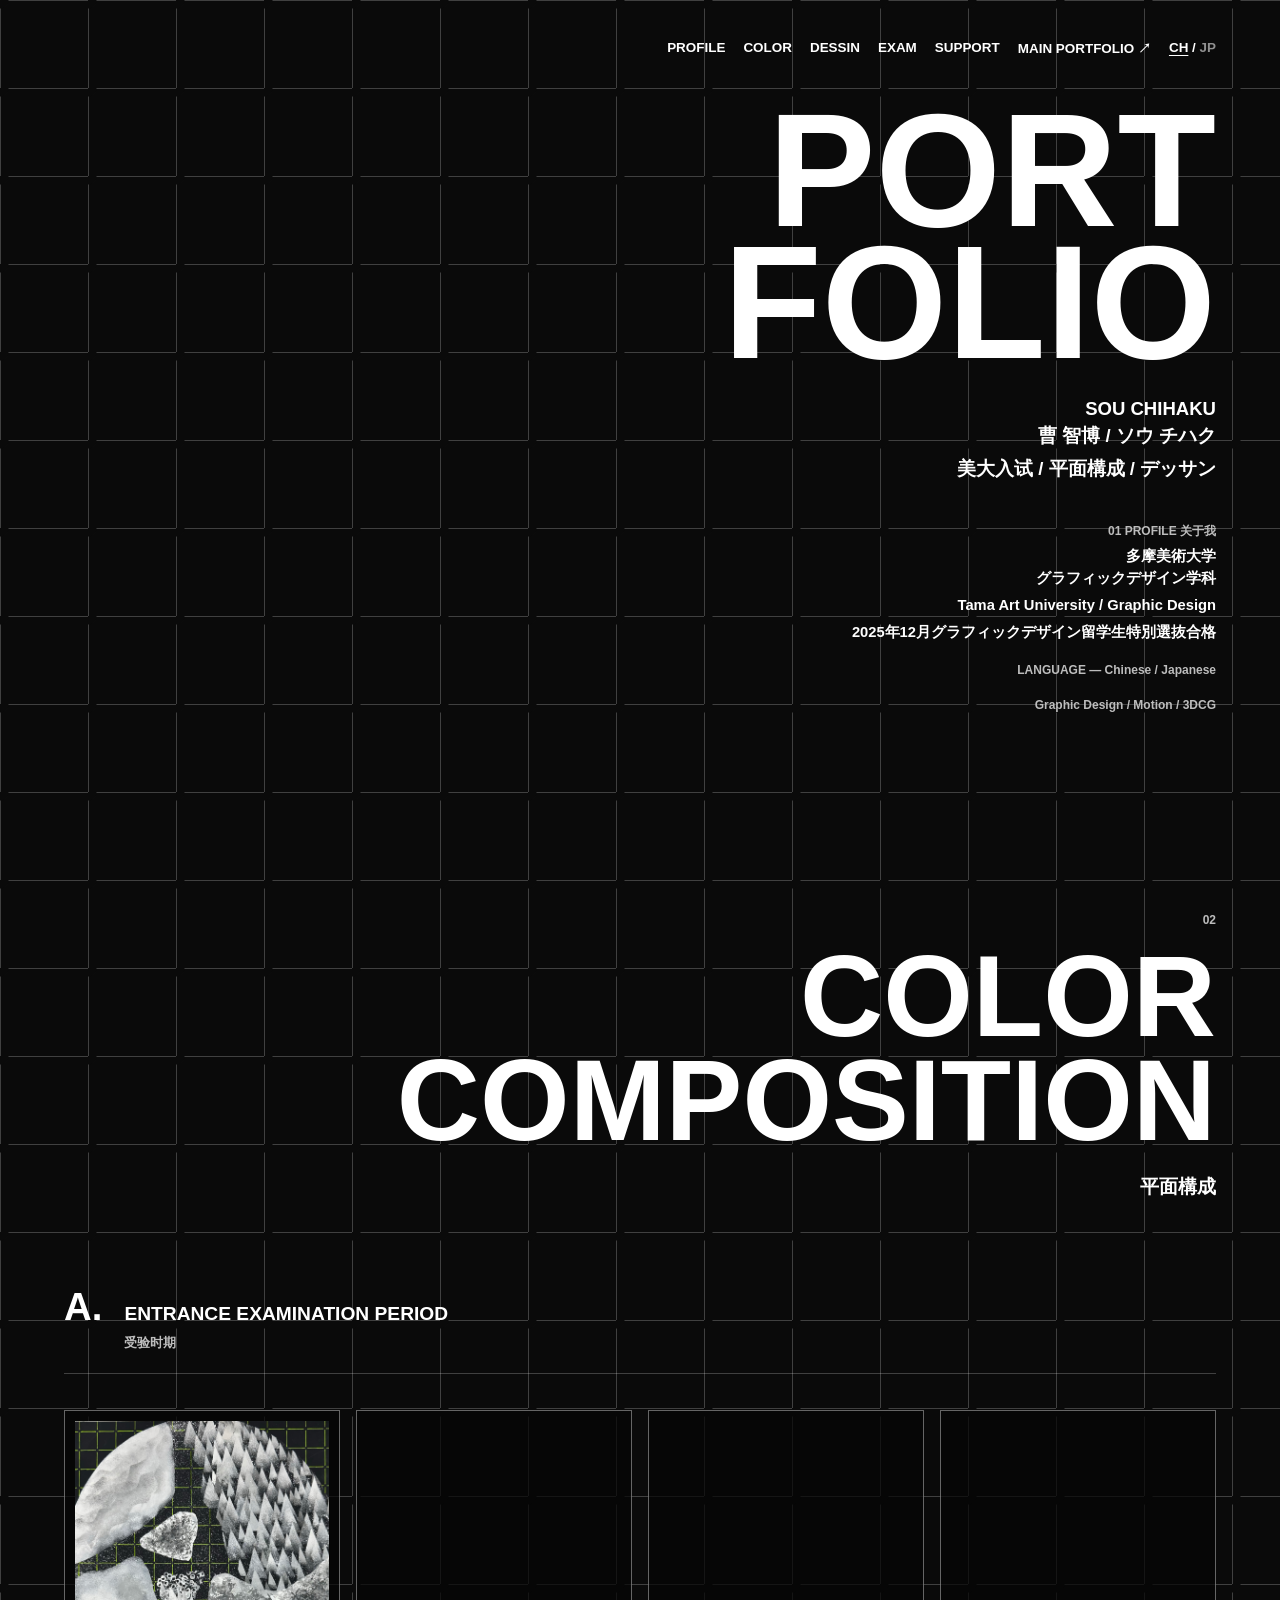
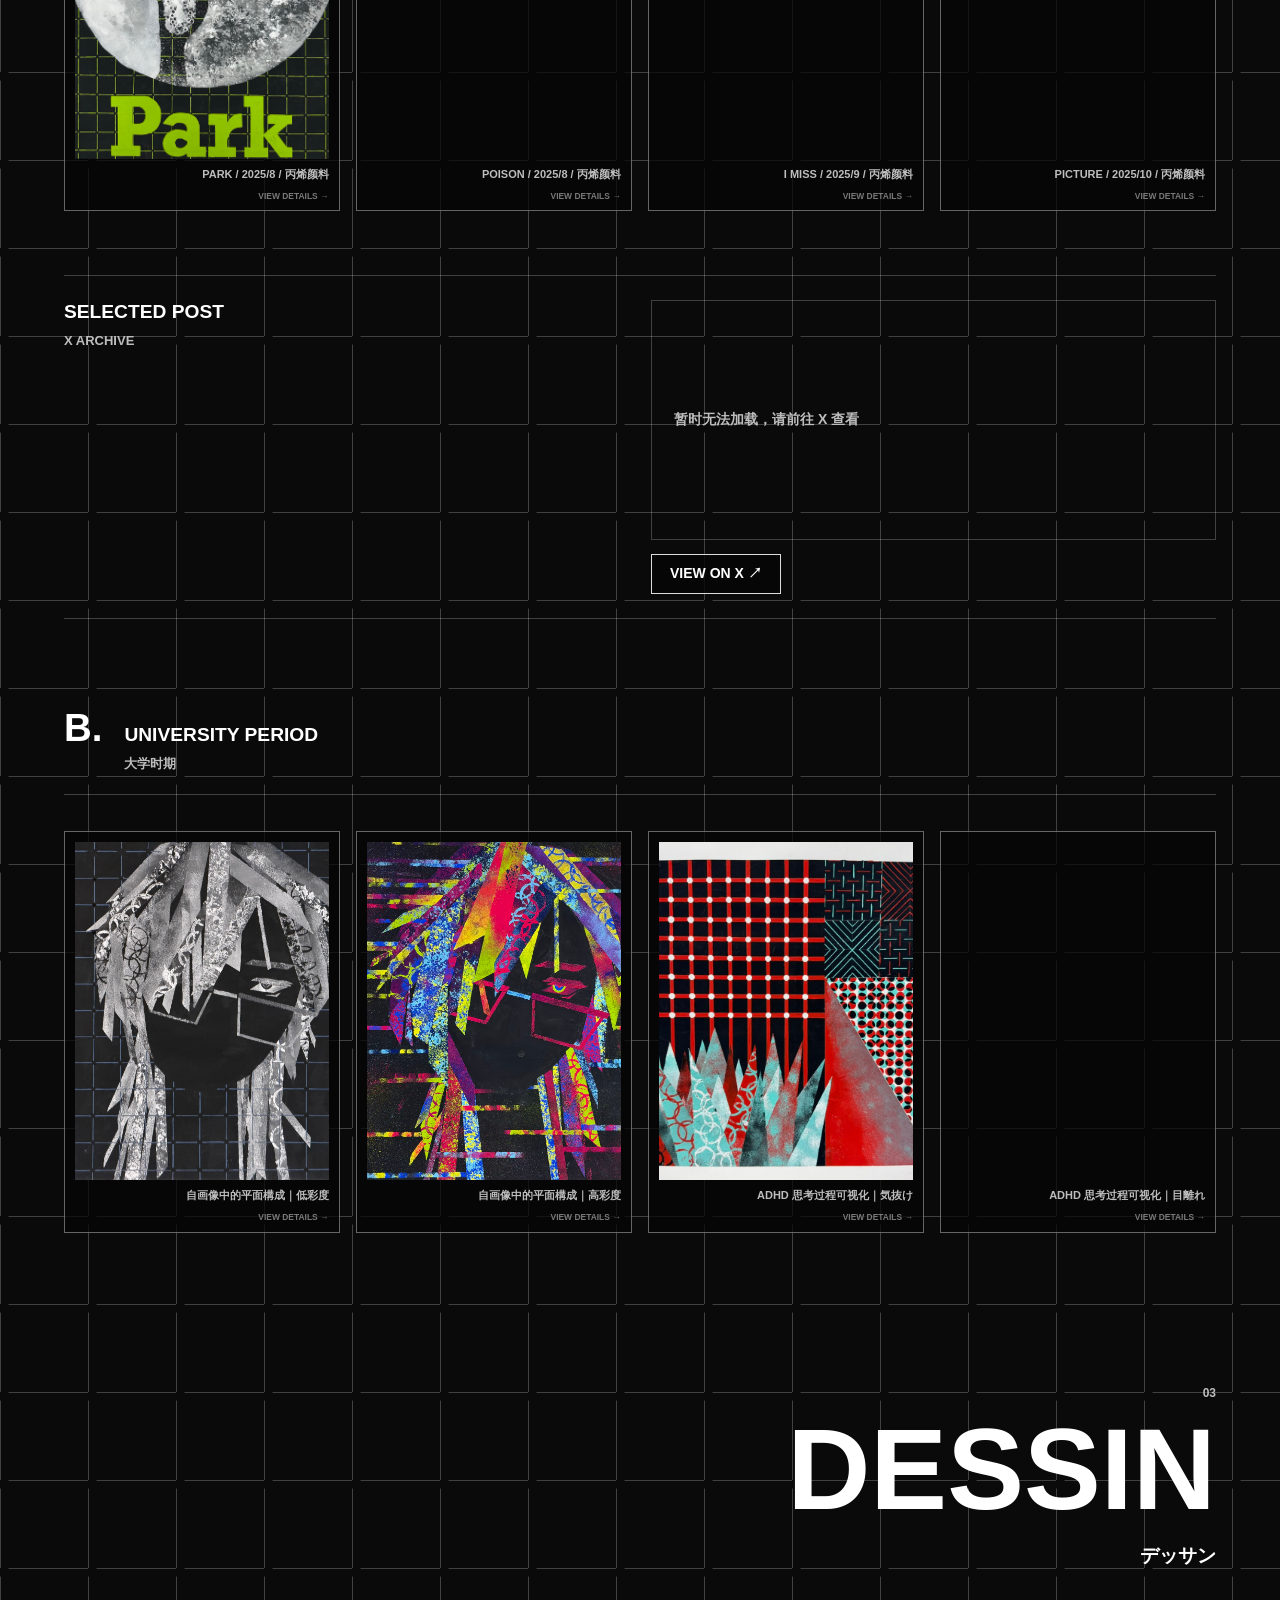
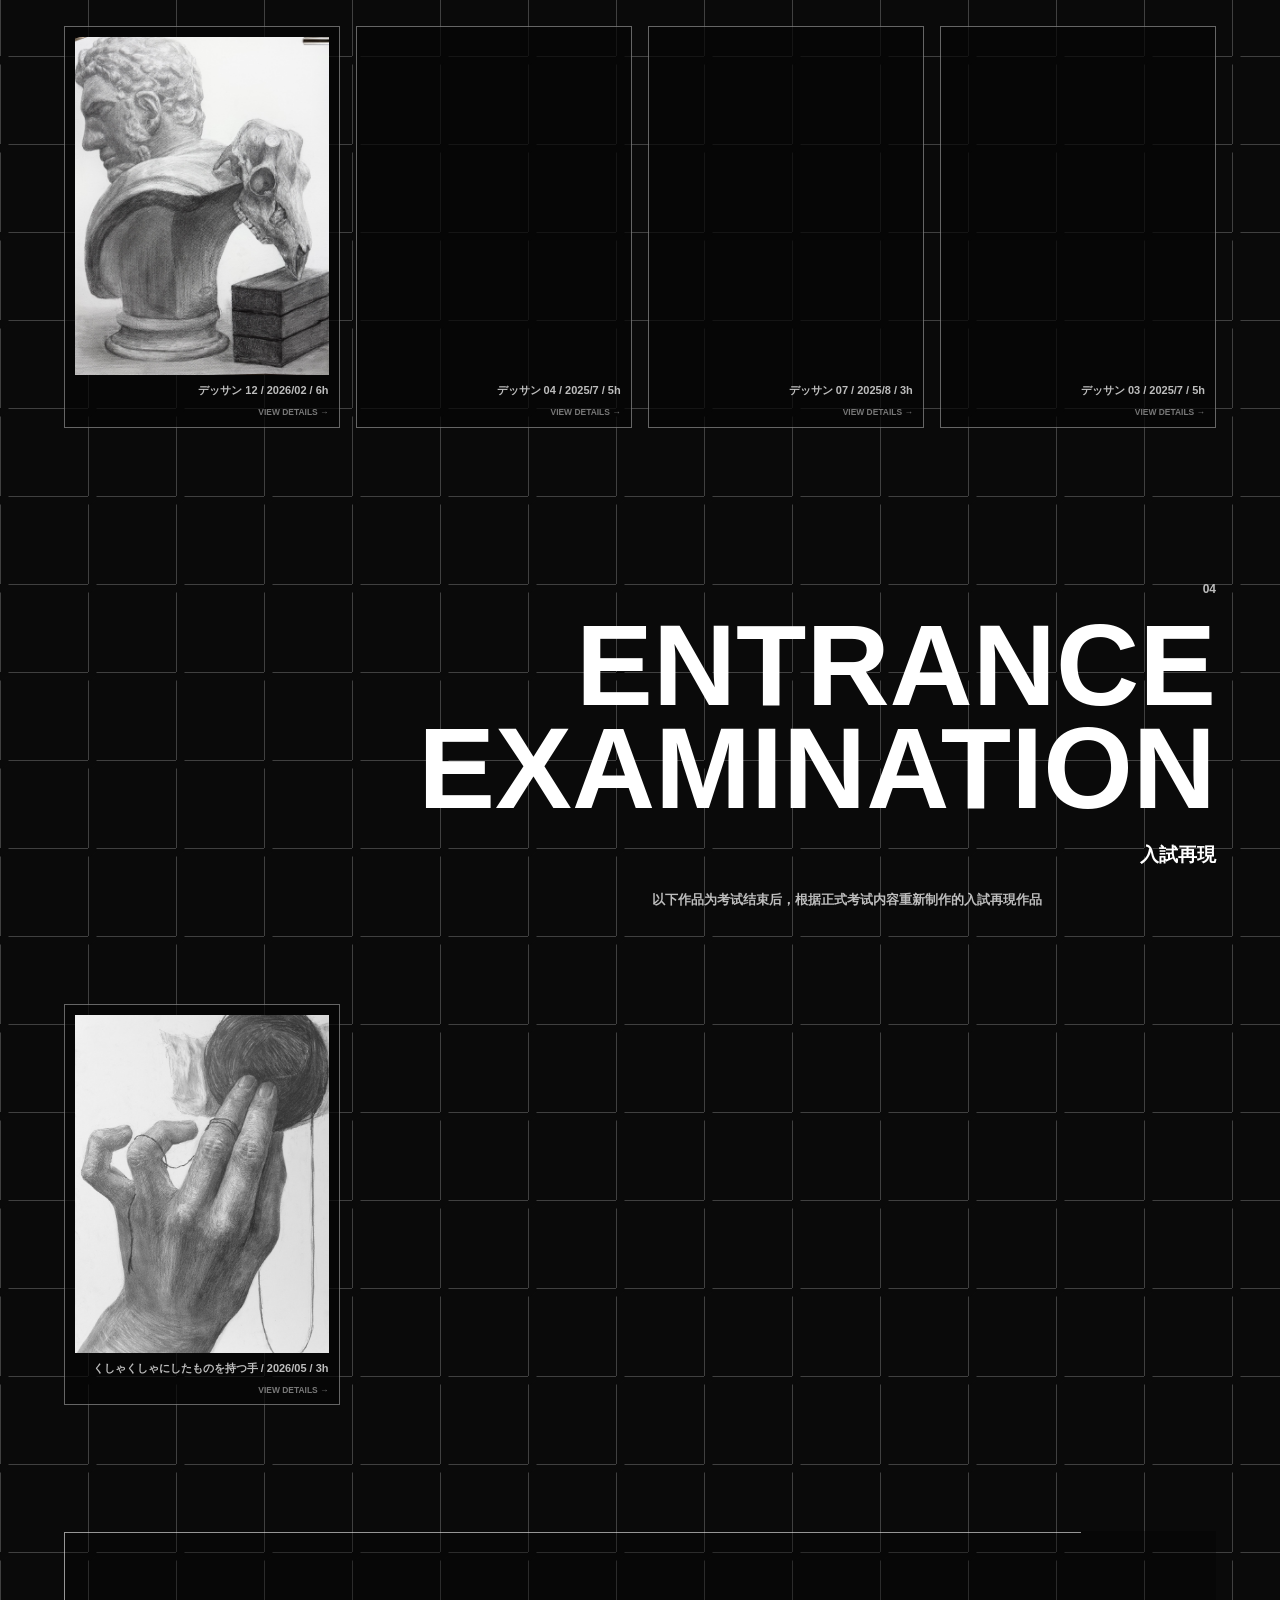
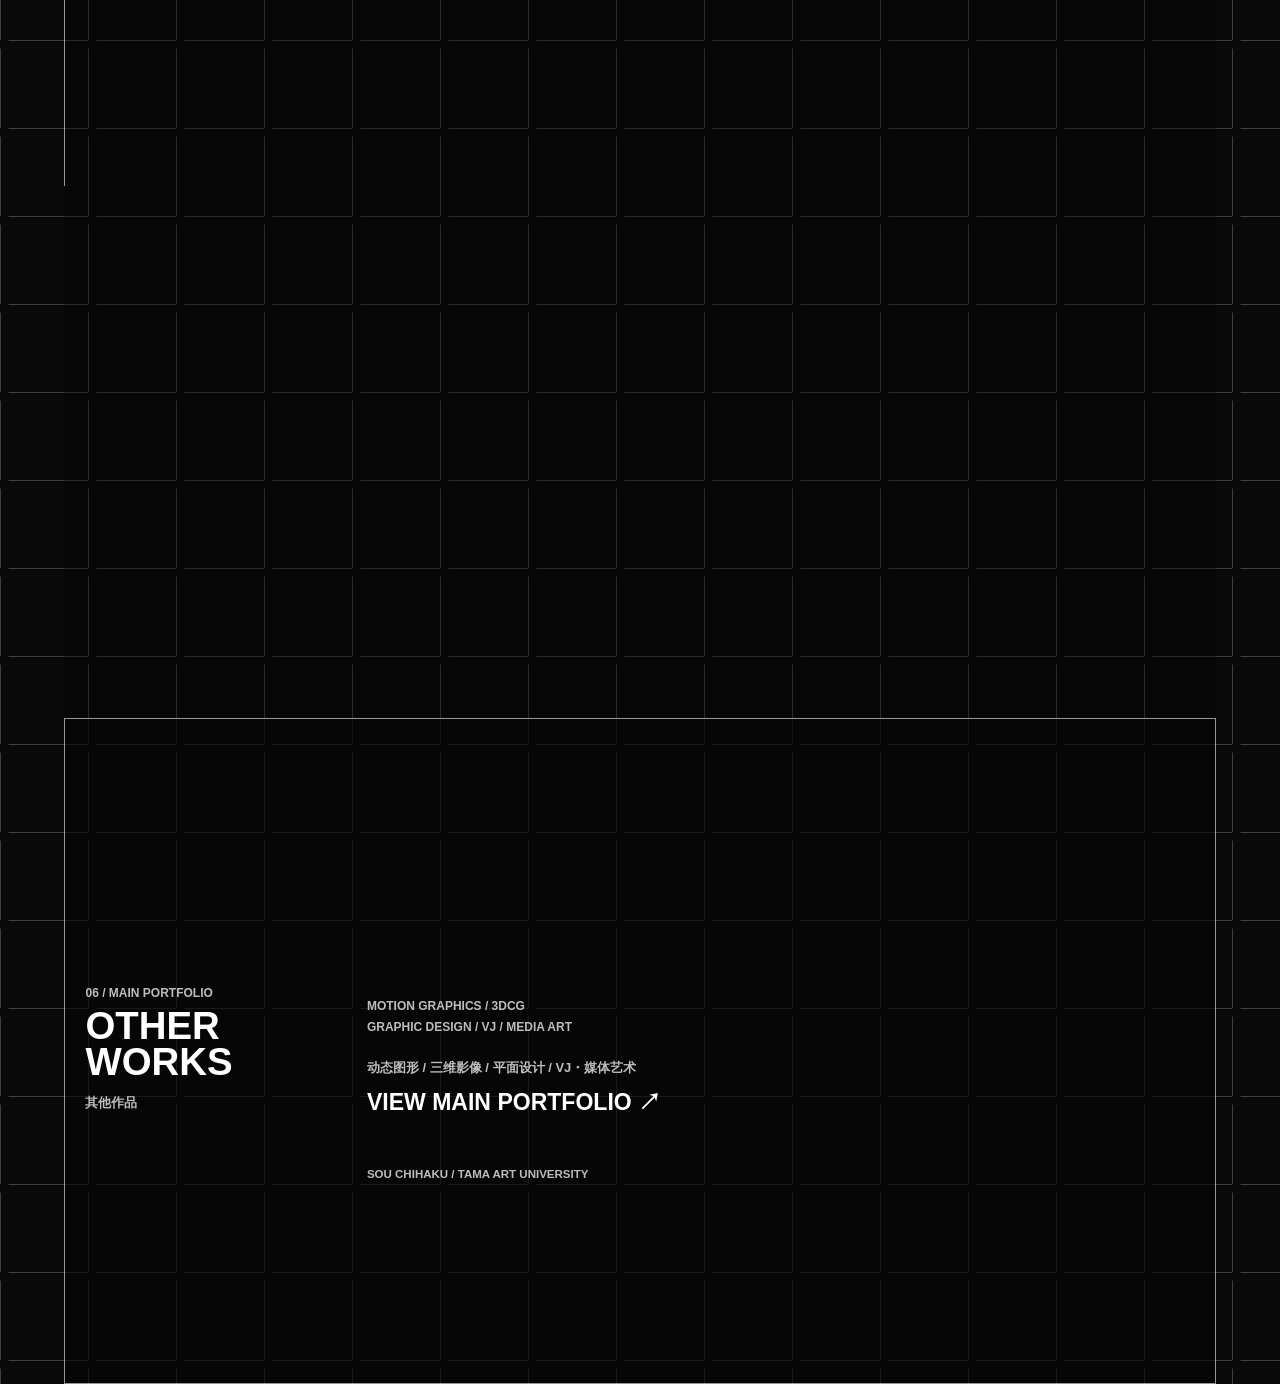
==== commit 0872dba6: "chore: prepare exam portfolio for GitHub Pages" ====
--- a/ch/index.html
+++ b/ch/index.html
@@ -4,13 +4,13 @@
   <meta charset="utf-8">
   <meta name="viewport" content="width=device-width, initial-scale=1">
   <title>SOU CHIHAKU | 美大入试作品集</title>
-  <meta name="description" content="多摩美術大学グラフィックデザイン学科在读。平面構成、デッサン、入試再現作品与可指导内容。">
-  <link rel="icon" href="/favicon.svg" type="image/svg+xml">
-  <link rel="stylesheet" href="/styles.css">
-  <link rel="stylesheet" href="/exam.css">
-  <script src="/works.js" defer></script>
-  <script src="/language.js" defer></script>
-  <script src="/exam.js" defer></script>
+  <meta name="description" content="多摩美術大学グラフィックデザイン学科在读 平面構成、デッサン、入試再現作品与可指导内容">
+  <link rel="icon" href="../favicon.svg" type="image/svg+xml">
+  <link rel="stylesheet" href="../styles.css">
+  <link rel="stylesheet" href="../exam.css">
+  <script src="../works.js" defer></script>
+  <script src="../language.js" defer></script>
+  <script src="../exam.js" defer></script>
   <link rel="alternate" hreflang="zh-CN" href="https://exam.souchihaku.works/ch/">
   <link rel="alternate" hreflang="ja" href="https://exam.souchihaku.works/jp/">
   <link rel="alternate" hreflang="x-default" href="https://exam.souchihaku.works/ch/">
@@ -22,7 +22,7 @@
   <header class="site-header">
     <nav class="nav" aria-label="作品集导航">
       <a href="#profile">PROFILE</a><a href="#color">COLOR</a><a href="#dessin">DESSIN</a><a href="#exam">EXAM</a><a href="#support">SUPPORT</a><a href="https://souchihaku.works" target="_blank" rel="noopener">MAIN PORTFOLIO ↗</a>
-      <span class="language-switch" role="group" aria-label="语言切换"><a href="/ch/" data-language="ch" lang="zh-CN" aria-current="page">CH</a><span aria-hidden="true"> / </span><a href="/jp/" data-language="jp" lang="ja">JP</a></span>
+      <span class="language-switch" role="group" aria-label="语言切换"><a href="../ch/" data-language="ch" lang="zh-CN" aria-current="page">CH</a><span aria-hidden="true"> / </span><a href="../jp/" data-language="jp" lang="ja">JP</a></span>
     </nav>
   </header>
   <section class="intro" id="profile" aria-label="01 PROFILE 关于我">
@@ -33,9 +33,7 @@
       <p class="profile-label">01 PROFILE 关于我</p>
       <p lang="ja">多摩美術大学<br>グラフィックデザイン学科</p>
       <p lang="en">Tama Art University / Graphic Design</p>
-      <p>中国留学生。</p>
-      <p>2026年起就读于多摩美術大学グラフィックデザイン学科。</p>
-      <p>曾以留学生身份参加日本美术大学入试。</p>
+      <p lang="ja">2025年12月グラフィックデザイン留学生特別選抜合格</p>
       <p class="profile-label">LANGUAGE — Chinese / Japanese</p>
       <p class="profile-label">Graphic Design / Motion / 3DCG</p>
     </div>
@@ -61,13 +59,13 @@
   </section>
   <section class="project-detail category-page exam-section" id="exam" aria-labelledby="exam-title">
     <header class="section-heading"><span class="section-number">04</span><h2 id="exam-title">ENTRANCE<br>EXAMINATION</h2><p>入試再現</p></header>
-    <div class="category-description"><p>以下作品为考试结束后，根据正式考试内容重新制作的入試再現作品。</p></div>
+    <div class="category-description"><p>以下作品为考试结束后，根据正式考试内容重新制作的入試再現作品</p></div>
     <div class="dessin-gallery" data-works="entranceExam" aria-label="入試再現作品"></div>
   </section>
   <section class="about-section support-section" id="support" aria-labelledby="support-title">
     <div class="about-heading"><span>05</span><h2 id="support-title">SUPPORT</h2><p>可指导内容</p></div>
     <div class="about-copy support-copy">
-      <div class="support-intro"><p>可对应留学生入试及一般选拔的基础制作指导。</p></div>
+      <div class="support-intro"><p>可对应留学生入试及一般选拔的基础制作指导</p></div>
       <dl class="support-list">
         <div><dt lang="ja">平面構成</dt></div>
         <div><dt lang="ja">デッサン</dt></div>
@@ -85,7 +83,7 @@
     <div class="contact-main other-main"><div class="contact-block"><span>Motion Graphics / 3DCG<br>Graphic Design / VJ / Media Art</span><p>动态图形 / 三维影像 / 平面设计 / VJ・媒体艺术</p><a href="https://souchihaku.works" target="_blank" rel="noopener">VIEW MAIN PORTFOLIO ↗</a></div></div>
     <p class="contact-school">SOU CHIHAKU / TAMA ART UNIVERSITY</p>
   </footer>
-  <noscript><p class="no-script">作品列表与图片预览需要 JavaScript。目前作品素材及 X Post URL 待补充。</p></noscript>
+  <noscript><p class="no-script">作品列表与图片预览需要 JavaScript</p></noscript>
 </main>
 <div class="image-preview" role="dialog" aria-modal="true" aria-label="作品预览" aria-hidden="true" inert>
   <button class="preview-close" type="button" aria-label="关闭预览">BACK</button><img alt=""><p></p>
